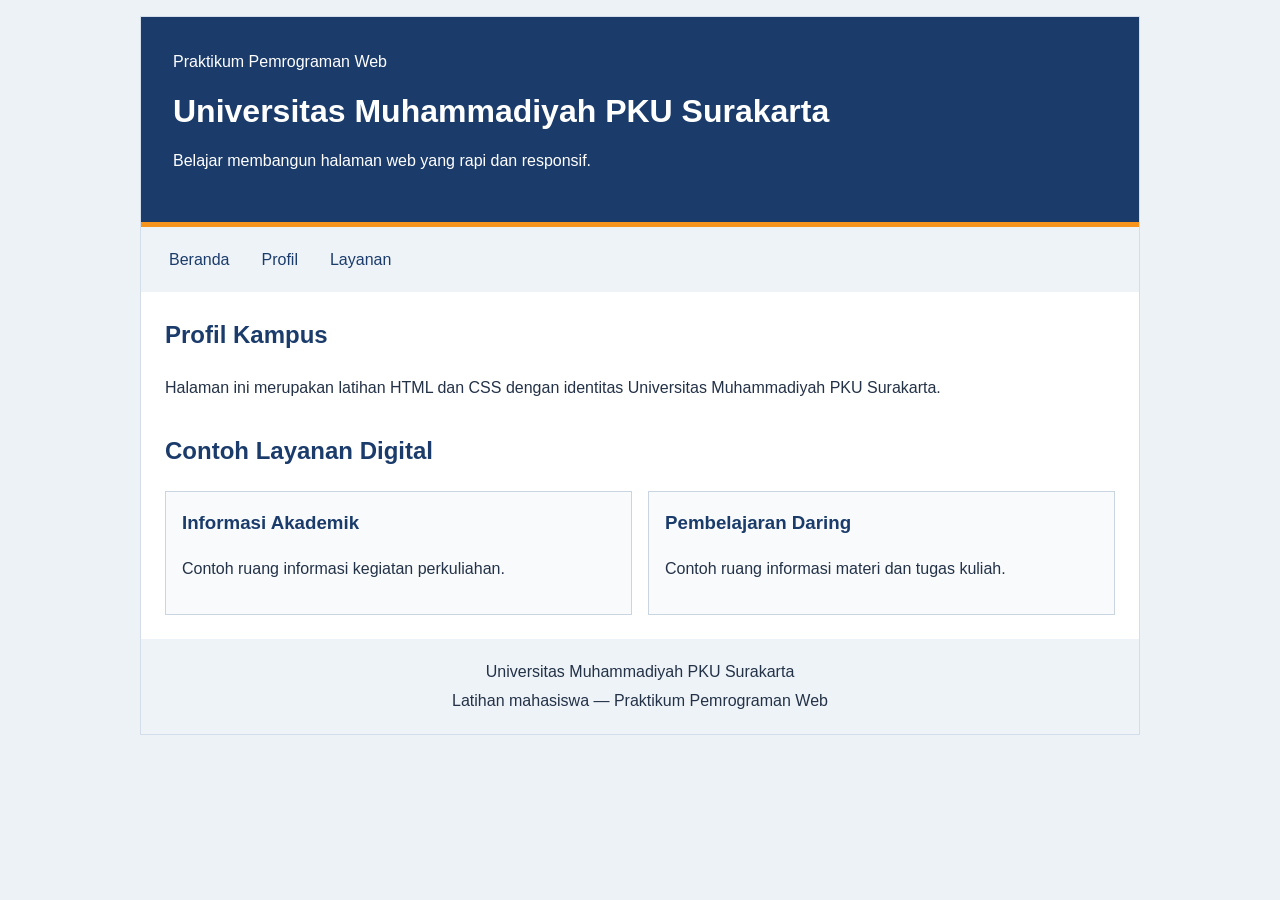
==== index.html @ 3e5eee60 "Add files via upload" ====
<!DOCTYPE html>
<html lang="id">
<head>
 <meta charset="UTF-8">
 <meta name="viewport" content="width=device-width, initial-scale=1">
 <title>Profil Kampus | UMPKU</title>
 <link rel="stylesheet" href="style.css">
</head>
<body>
 <a class="lewati" href="#konten">Lewati ke konten</a>
 <div class="halaman">
  <header class="header" id="beranda">
   <p class="identitas">Praktikum Pemrograman Web</p>
   <h1>Universitas Muhammadiyah PKU Surakarta</h1>
   <p>Belajar membangun halaman web yang rapi dan responsif.</p>
  </header>
  <nav class="menu" aria-label="Navigasi utama">
   <a href="#beranda">Beranda</a>
   <a href="#profil">Profil</a>
   <a href="#layanan">Layanan</a>
  </nav>
  <main id="konten" tabindex="-1">
   <section id="profil" class="panel">
    <h2>Profil Kampus</h2>
    <p>Halaman ini merupakan latihan HTML dan CSS dengan
       identitas Universitas Muhammadiyah PKU Surakarta.</p>
   </section>
   <section id="layanan" class="panel">
    <h2>Contoh Layanan Digital</h2>
    <div class="kartu-grid">
     <article class="kartu">
      <h3>Informasi Akademik</h3>
      <p>Contoh ruang informasi kegiatan perkuliahan.</p>
     </article>
     <article class="kartu">
      <h3>Pembelajaran Daring</h3>
      <p>Contoh ruang informasi materi dan tugas kuliah.</p>
     </article>
    </div>
   </section>
  </main>
  <footer class="footer">
   <p>Universitas Muhammadiyah PKU Surakarta</p>
   <p>Latihan mahasiswa — Praktikum Pemrograman Web</p>
  </footer>
 </div>
</body>
</html>
---- style.css ----
* { box-sizing: border-box; }
html { scroll-padding-top: 1rem; }
body {
 margin: 0;
 font-family: Arial, sans-serif;
 line-height: 1.6;
 color: #243247;
 background-color: #edf2f7;
}
.halaman {
 width: min(100% - 2rem, 1000px);
 margin: 1rem auto;
 background: #ffffff;
 border: 1px solid #d4deea;
}
.header {
 padding: 2rem;
 color: #ffffff;
 background: #1b3c6b;
 border-bottom: 5px solid #f7941d;
}
h1 { margin: 0 0 1rem; font-size: 2rem; line-height: 1.3; }
h2, h3 { margin-top: 0; color: #1b3c6b; }
.identitas { margin-top: 0; }
.menu {
 display: flex;
 flex-wrap: wrap;
 gap: 0.5rem;
 padding: 0.75rem 1rem;
 background: #eef3f8;
}
.menu a {
 padding: 0.5rem 0.75rem;
 color: #1b3c6b;
 text-decoration: none;
 border-radius: 0.25rem;
}
.menu a:hover { color: #ffffff; background: #1b3c6b; }
a:focus-visible { outline: 3px solid #1b3c6b; outline-offset: 3px; }
main { padding: 1.5rem; }
.panel + .panel { margin-top: 2rem; }
.kartu-grid {
 display: grid;
 grid-template-columns: repeat(2, minmax(0, 1fr));
 gap: 1rem;
}
.kartu { padding: 1rem; border: 1px solid #cbd5e1; background: #f8fafc;
}
.footer { padding: 1rem; text-align: center; background: #eef3f8; }
.footer p { margin: 0.25rem 0; }
.lewati { position: absolute; left: -10000px; }
.lewati:focus {
 left: 1rem; top: 1rem; padding: 0.75rem;
 background: #ffffff; color: #1b3c6b; z-index: 10;
}
@media (max-width: 600px) {
 .header { padding: 1.25rem; }
 h1 { font-size: 1.5rem; }
 main { padding: 1rem; }
 .kartu-grid { grid-template-columns: 1fr; }
}
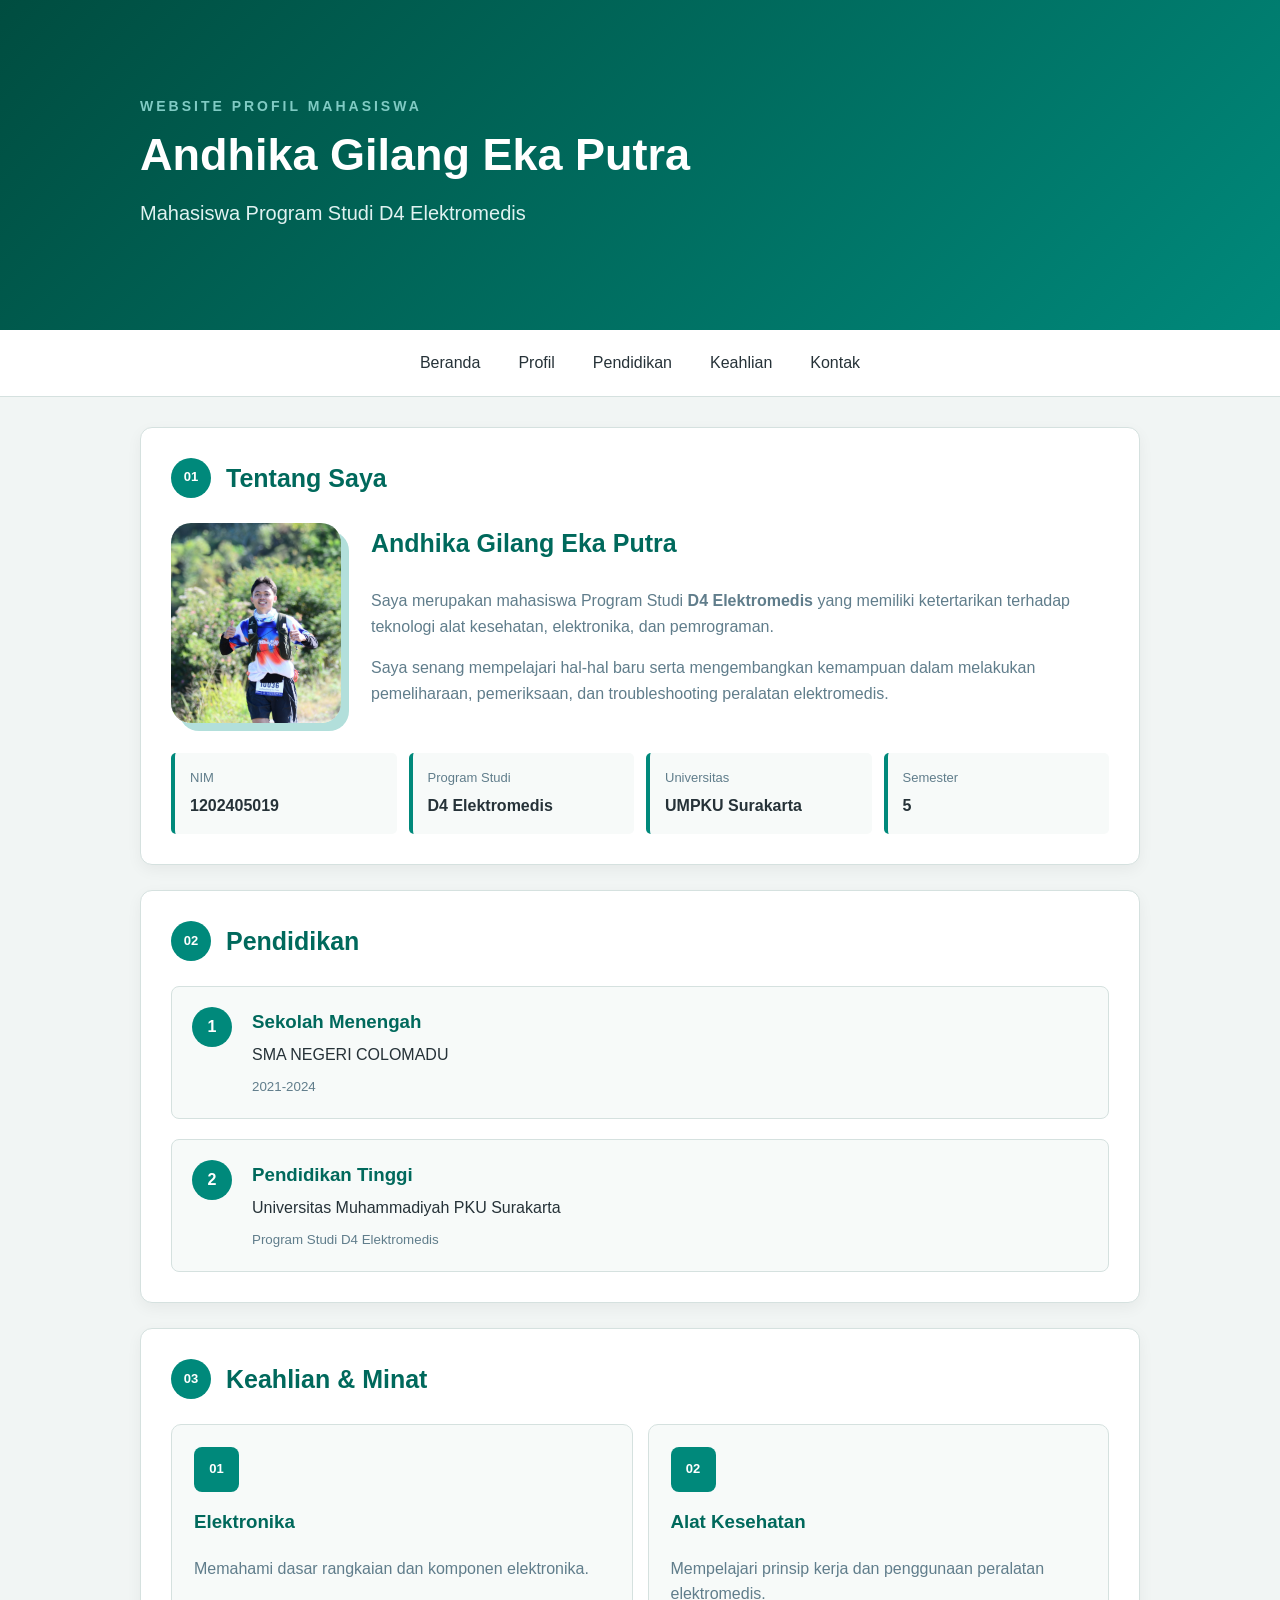
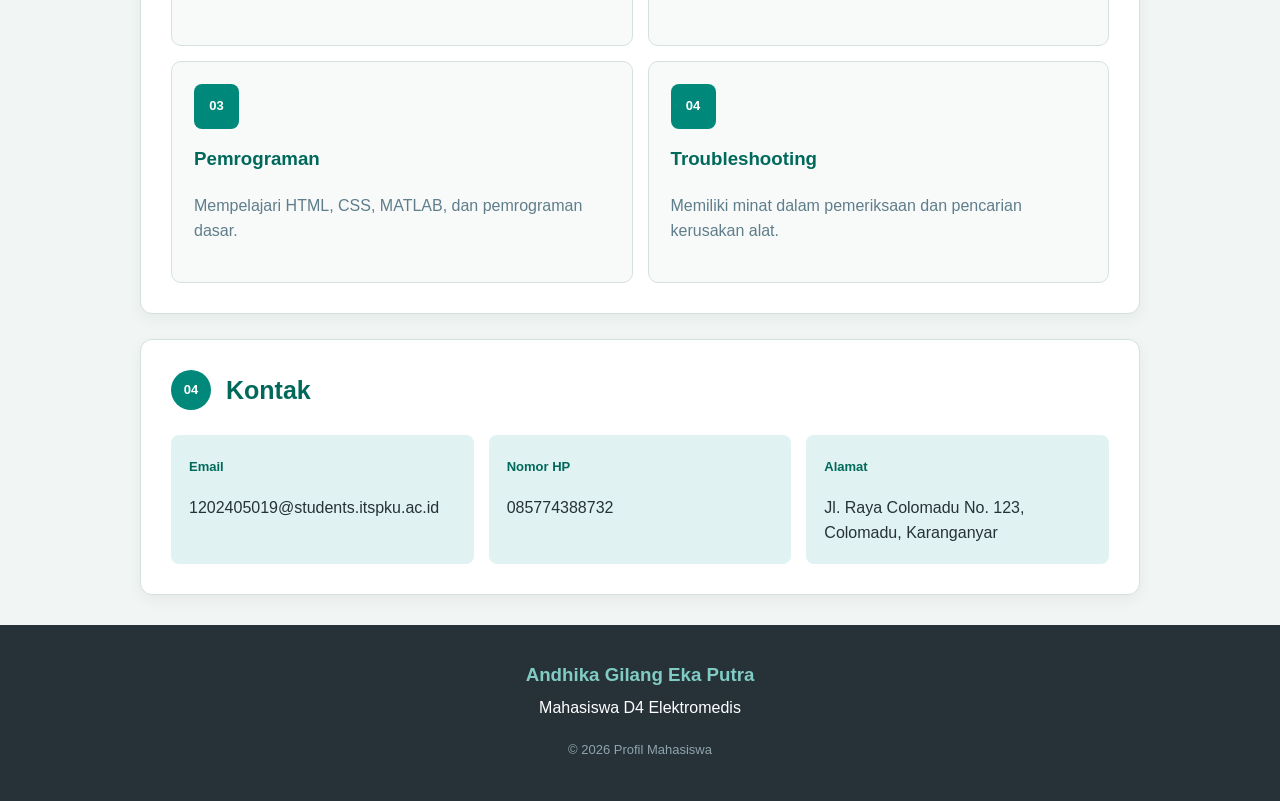
==== commit c681048c: "Upload tugas Pemrograman Web 2" ====
--- a/index.html
+++ b/index.html
@@ -1,48 +1,145 @@
-<!DOCTYPE html>
-<html lang="id">
-<head>
- <meta charset="UTF-8">
- <meta name="viewport" content="width=device-width, initial-scale=1">
- <title>Profil Kampus | UMPKU</title>
- <link rel="stylesheet" href="style.css">
-</head>
-<body>
- <a class="lewati" href="#konten">Lewati ke konten</a>
- <div class="halaman">
-  <header class="header" id="beranda">
-   <p class="identitas">Praktikum Pemrograman Web</p>
-   <h1>Universitas Muhammadiyah PKU Surakarta</h1>
-   <p>Belajar membangun halaman web yang rapi dan responsif.</p>
-  </header>
-  <nav class="menu" aria-label="Navigasi utama">
-   <a href="#beranda">Beranda</a>
-   <a href="#profil">Profil</a>
-   <a href="#layanan">Layanan</a>
-  </nav>
-  <main id="konten" tabindex="-1">
-   <section id="profil" class="panel">
-    <h2>Profil Kampus</h2>
-    <p>Halaman ini merupakan latihan HTML dan CSS dengan
-       identitas Universitas Muhammadiyah PKU Surakarta.</p>
-   </section>
-   <section id="layanan" class="panel">
-    <h2>Contoh Layanan Digital</h2>
-    <div class="kartu-grid">
-     <article class="kartu">
-      <h3>Informasi Akademik</h3>
-      <p>Contoh ruang informasi kegiatan perkuliahan.</p>
-     </article>
-     <article class="kartu">
-      <h3>Pembelajaran Daring</h3>
-      <p>Contoh ruang informasi materi dan tugas kuliah.</p>
-     </article>
-    </div>
-   </section>
-  </main>
-  <footer class="footer">
-   <p>Universitas Muhammadiyah PKU Surakarta</p>
-   <p>Latihan mahasiswa — Praktikum Pemrograman Web</p>
-  </footer>
- </div>
-</body>
-</html>+<!DOCTYPE html>
+<html lang="id">
+<head>
+    <meta charset="UTF-8">
+    <meta name="viewport" content="width=device-width, initial-scale=1.0">
+    <title>Profil Mahasiswa | D4 Elektromedis</title>
+    <link rel="stylesheet" href="style.css">
+</head>
+<body>
+
+<header class="header" id="beranda">
+    <div class="header-content">
+        <p class="subtitle">WEBSITE PROFIL MAHASISWA</p>
+        <h1>Andhika Gilang Eka Putra</h1>
+        <p class="description">Mahasiswa Program Studi D4 Elektromedis</p>
+    </div>
+</header>
+
+<nav class="menu">
+    <a href="#beranda">Beranda</a>
+    <a href="#profil">Profil</a>
+    <a href="#pendidikan">Pendidikan</a>
+    <a href="#keahlian">Keahlian</a>
+    <a href="#kontak">Kontak</a>
+</nav>
+
+<main class="container">
+
+<section id="profil" class="panel">
+    <div class="section-title">
+        <span>01</span>
+        <h2>Tentang Saya</h2>
+    </div>
+
+    <div class="profil">
+        <div class="foto">
+            <img src="foto-saya.jpg" alt="Foto Andhika Gilang Eka Putra">
+        </div>
+
+        <div class="identitas">
+            <h3>Andhika Gilang Eka Putra</h3>
+            <p>
+                Saya merupakan mahasiswa Program Studi <strong>D4 Elektromedis</strong>
+                yang memiliki ketertarikan terhadap teknologi alat kesehatan,
+                elektronika, dan pemrograman.
+            </p>
+            <p>
+                Saya senang mempelajari hal-hal baru serta mengembangkan kemampuan
+                dalam melakukan pemeliharaan, pemeriksaan, dan troubleshooting
+                peralatan elektromedis.
+            </p>
+        </div>
+    </div>
+
+    <div class="data-grid">
+        <div class="data"><span>NIM</span><strong>1202405019</strong></div>
+        <div class="data"><span>Program Studi</span><strong>D4 Elektromedis</strong></div>
+        <div class="data"><span>Universitas</span><strong>UMPKU Surakarta</strong></div>
+        <div class="data"><span>Semester</span><strong>5</strong></div>
+    </div>
+</section>
+
+<section id="pendidikan" class="panel">
+    <div class="section-title">
+        <span>02</span>
+        <h2>Pendidikan</h2>
+    </div>
+
+    <div class="timeline">
+        <article class="timeline-item">
+            <div class="circle">1</div>
+            <div>
+                <h3>Sekolah Menengah</h3>
+                <p>SMA NEGERI COLOMADU</p>
+                <small>2021-2024</small>
+            </div>
+        </article>
+
+        <article class="timeline-item">
+            <div class="circle">2</div>
+            <div>
+                <h3>Pendidikan Tinggi</h3>
+                <p>Universitas Muhammadiyah PKU Surakarta</p>
+                <small>Program Studi D4 Elektromedis</small>
+            </div>
+        </article>
+    </div>
+</section>
+
+<section id="keahlian" class="panel">
+    <div class="section-title">
+        <span>03</span>
+        <h2>Keahlian & Minat</h2>
+    </div>
+
+    <div class="kartu-grid">
+        <article class="kartu">
+            <div class="icon">01</div>
+            <h3>Elektronika</h3>
+            <p>Memahami dasar rangkaian dan komponen elektronika.</p>
+        </article>
+
+        <article class="kartu">
+            <div class="icon">02</div>
+            <h3>Alat Kesehatan</h3>
+            <p>Mempelajari prinsip kerja dan penggunaan peralatan elektromedis.</p>
+        </article>
+
+        <article class="kartu">
+            <div class="icon">03</div>
+            <h3>Pemrograman</h3>
+            <p>Mempelajari HTML, CSS, MATLAB, dan pemrograman dasar.</p>
+        </article>
+
+        <article class="kartu">
+            <div class="icon">04</div>
+            <h3>Troubleshooting</h3>
+            <p>Memiliki minat dalam pemeriksaan dan pencarian kerusakan alat.</p>
+        </article>
+    </div>
+</section>
+
+<section id="kontak" class="panel kontak">
+    <div class="section-title">
+        <span>04</span>
+        <h2>Kontak</h2>
+    </div>
+
+    <div class="kontak-grid">
+        <div><span>Email</span><p>1202405019@students.itspku.ac.id</p></div>
+        <div><span>Nomor HP</span><p>085774388732</p></div>
+        <div><span>Alamat</span><p>Jl. Raya Colomadu No. 123, Colomadu, Karanganyar</p></div>
+    </div>
+</section>
+
+</main>
+
+<footer class="footer">
+    <h3>Andhika Gilang Eka Putra</h3>
+    <p>Mahasiswa D4 Elektromedis</p>
+    <p class="copyright">&copy; 2026 Profil Mahasiswa</p>
+</footer>
+
+</body>
+</html>
--- a/style.css
+++ b/style.css
@@ -1,61 +1,380 @@
-* { box-sizing: border-box; }
-html { scroll-padding-top: 1rem; }
-body {
- margin: 0;
- font-family: Arial, sans-serif;
- line-height: 1.6;
- color: #243247;
- background-color: #edf2f7;
-}
-.halaman {
- width: min(100% - 2rem, 1000px);
- margin: 1rem auto;
- background: #ffffff;
- border: 1px solid #d4deea;
-}
-.header {
- padding: 2rem;
- color: #ffffff;
- background: #1b3c6b;
- border-bottom: 5px solid #f7941d;
-}
-h1 { margin: 0 0 1rem; font-size: 2rem; line-height: 1.3; }
-h2, h3 { margin-top: 0; color: #1b3c6b; }
-.identitas { margin-top: 0; }
-.menu {
- display: flex;
- flex-wrap: wrap;
- gap: 0.5rem;
- padding: 0.75rem 1rem;
- background: #eef3f8;
-}
-.menu a {
- padding: 0.5rem 0.75rem;
- color: #1b3c6b;
- text-decoration: none;
- border-radius: 0.25rem;
-}
-.menu a:hover { color: #ffffff; background: #1b3c6b; }
-a:focus-visible { outline: 3px solid #1b3c6b; outline-offset: 3px; }
-main { padding: 1.5rem; }
-.panel + .panel { margin-top: 2rem; }
-.kartu-grid {
- display: grid;
- grid-template-columns: repeat(2, minmax(0, 1fr));
- gap: 1rem;
-}
-.kartu { padding: 1rem; border: 1px solid #cbd5e1; background: #f8fafc;
-}
-.footer { padding: 1rem; text-align: center; background: #eef3f8; }
-.footer p { margin: 0.25rem 0; }
-.lewati { position: absolute; left: -10000px; }
-.lewati:focus {
- left: 1rem; top: 1rem; padding: 0.75rem;
- background: #ffffff; color: #1b3c6b; z-index: 10;
-}
-@media (max-width: 600px) {
- .header { padding: 1.25rem; }
- h1 { font-size: 1.5rem; }
- main { padding: 1rem; }
- .kartu-grid { grid-template-columns: 1fr; }
-}
+* {
+    box-sizing: border-box;
+}
+
+html {
+    scroll-behavior: smooth;
+    scroll-padding-top: 20px;
+}
+
+body {
+    margin: 0;
+    font-family: Arial, Helvetica, sans-serif;
+    line-height: 1.6;
+    color: #263238;
+    background-color: #f1f5f4;
+}
+
+:root {
+    --hijau: #00897b;
+    --hijau-tua: #00695c;
+    --hijau-muda: #e0f2f1;
+    --putih: #ffffff;
+    --abu: #607d8b;
+    --gelap: #263238;
+    --border: #d5e1df;
+}
+
+.header {
+    min-height: 330px;
+    display: flex;
+    align-items: center;
+    padding: 50px 20px;
+    color: white;
+    background: linear-gradient(135deg, #004d40, #00897b);
+}
+
+.header-content {
+    width: min(100%, 1000px);
+    margin: auto;
+}
+
+.subtitle {
+    margin-bottom: 10px;
+    color: #80cbc4;
+    font-size: 14px;
+    font-weight: bold;
+    letter-spacing: 3px;
+}
+
+.header h1 {
+    margin: 0;
+    font-size: 45px;
+    line-height: 1.2;
+}
+
+.description {
+    margin-top: 15px;
+    font-size: 20px;
+    color: #e0f2f1;
+}
+
+.menu {
+    position: sticky;
+    top: 0;
+    z-index: 10;
+    display: flex;
+    flex-wrap: wrap;
+    justify-content: center;
+    gap: 8px;
+    padding: 12px;
+    background-color: white;
+    border-bottom: 1px solid var(--border);
+}
+
+.menu a {
+    padding: 8px 15px;
+    color: var(--gelap);
+    text-decoration: none;
+    border-radius: 20px;
+    transition: 0.3s;
+}
+
+.menu a:hover {
+    color: white;
+    background-color: var(--hijau);
+}
+
+.container {
+    width: min(100% - 30px, 1000px);
+    margin: 30px auto;
+}
+
+.panel {
+    margin-bottom: 25px;
+    padding: 30px;
+    background-color: white;
+    border: 1px solid var(--border);
+    border-radius: 12px;
+    box-shadow: 0 5px 15px rgba(0, 0, 0, 0.05);
+}
+
+.section-title {
+    display: flex;
+    align-items: center;
+    gap: 15px;
+    margin-bottom: 25px;
+}
+
+.section-title span {
+    display: flex;
+    align-items: center;
+    justify-content: center;
+    width: 40px;
+    height: 40px;
+    color: white;
+    font-size: 13px;
+    font-weight: bold;
+    background-color: var(--hijau);
+    border-radius: 50%;
+}
+
+.section-title h2 {
+    margin: 0;
+    color: var(--hijau-tua);
+    font-size: 25px;
+}
+
+.profil {
+    display: flex;
+    align-items: center;
+    gap: 30px;
+    margin-bottom: 30px;
+}
+
+.foto {
+    flex-shrink: 0;
+    width: 170px;
+    height: 200px;
+    overflow: hidden;
+    background-color: var(--hijau-muda);
+    border-radius: 20px;
+    box-shadow: 8px 8px 0 #b2dfdb;
+}
+
+.foto img {
+    display: block;
+    width: 100%;
+    height: 100%;
+    object-fit: cover;
+    object-position: center 35%;
+}
+
+.identitas h3 {
+    margin-top: 0;
+    color: var(--hijau-tua);
+    font-size: 25px;
+}
+
+.identitas p {
+    color: var(--abu);
+}
+
+.data-grid {
+    display: grid;
+    grid-template-columns: repeat(4, minmax(0, 1fr));
+    gap: 12px;
+}
+
+.data {
+    padding: 15px;
+    background-color: #f7faf9;
+    border-left: 4px solid var(--hijau);
+    border-radius: 5px;
+}
+
+.data span {
+    display: block;
+    margin-bottom: 5px;
+    color: var(--abu);
+    font-size: 13px;
+}
+
+.data strong {
+    color: var(--gelap);
+}
+
+.timeline {
+    display: grid;
+    gap: 20px;
+}
+
+.timeline-item {
+    display: flex;
+    gap: 20px;
+    padding: 20px;
+    background-color: #f7faf9;
+    border-radius: 8px;
+    border: 1px solid var(--border);
+}
+
+.circle {
+    display: flex;
+    align-items: center;
+    justify-content: center;
+    flex-shrink: 0;
+    width: 40px;
+    height: 40px;
+    color: white;
+    font-weight: bold;
+    background-color: var(--hijau);
+    border-radius: 50%;
+}
+
+.timeline-item h3 {
+    margin: 0;
+    color: var(--hijau-tua);
+}
+
+.timeline-item p {
+    margin: 5px 0;
+}
+
+.timeline-item small {
+    color: var(--abu);
+}
+
+.kartu-grid {
+    display: grid;
+    grid-template-columns: repeat(2, minmax(0, 1fr));
+    gap: 15px;
+}
+
+.kartu {
+    padding: 22px;
+    background-color: #f7faf9;
+    border: 1px solid var(--border);
+    border-radius: 10px;
+    transition: 0.3s;
+}
+
+.kartu:hover {
+    transform: translateY(-5px);
+    border-color: var(--hijau);
+    box-shadow: 0 8px 20px rgba(0, 137, 123, 0.12);
+}
+
+.icon {
+    display: flex;
+    align-items: center;
+    justify-content: center;
+    width: 45px;
+    height: 45px;
+    margin-bottom: 15px;
+    color: white;
+    font-size: 13px;
+    font-weight: bold;
+    background-color: var(--hijau);
+    border-radius: 8px;
+}
+
+.kartu h3 {
+    margin-top: 0;
+    color: var(--hijau-tua);
+}
+
+.kartu p {
+    color: var(--abu);
+}
+
+.kontak-grid {
+    display: grid;
+    grid-template-columns: repeat(3, minmax(0, 1fr));
+    gap: 15px;
+}
+
+.kontak-grid div {
+    padding: 18px;
+    background-color: var(--hijau-muda);
+    border-radius: 8px;
+}
+
+.kontak-grid span {
+    color: var(--hijau-tua);
+    font-size: 13px;
+    font-weight: bold;
+}
+
+.kontak-grid p {
+    margin-bottom: 0;
+    word-break: break-word;
+}
+
+.footer {
+    padding: 35px 20px;
+    color: white;
+    text-align: center;
+    background-color: #263238;
+}
+
+.footer h3 {
+    margin: 0;
+    color: #80cbc4;
+}
+
+.footer p {
+    margin: 5px;
+}
+
+.copyright {
+    margin-top: 20px !important;
+    color: #90a4ae;
+    font-size: 13px;
+}
+
+@media (max-width: 700px) {
+    .header {
+        min-height: 280px;
+        padding: 40px 20px;
+    }
+
+    .header h1 {
+        font-size: 32px;
+    }
+
+    .description {
+        font-size: 17px;
+    }
+
+    .profil {
+        flex-direction: column;
+        text-align: center;
+    }
+
+    .foto {
+        width: 150px;
+        height: 180px;
+    }
+
+    .data-grid {
+        grid-template-columns: 1fr 1fr;
+    }
+
+    .kartu-grid,
+    .kontak-grid {
+        grid-template-columns: 1fr;
+    }
+}
+
+@media (max-width: 450px) {
+    .header h1 {
+        font-size: 27px;
+    }
+
+    .menu {
+        justify-content: flex-start;
+        overflow-x: auto;
+        flex-wrap: nowrap;
+    }
+
+    .menu a {
+        white-space: nowrap;
+    }
+
+    .container {
+        width: calc(100% - 20px);
+        margin: 20px auto;
+    }
+
+    .panel {
+        padding: 20px;
+    }
+
+    .data-grid {
+        grid-template-columns: 1fr;
+    }
+
+    .section-title h2 {
+        font-size: 21px;
+    }
+}
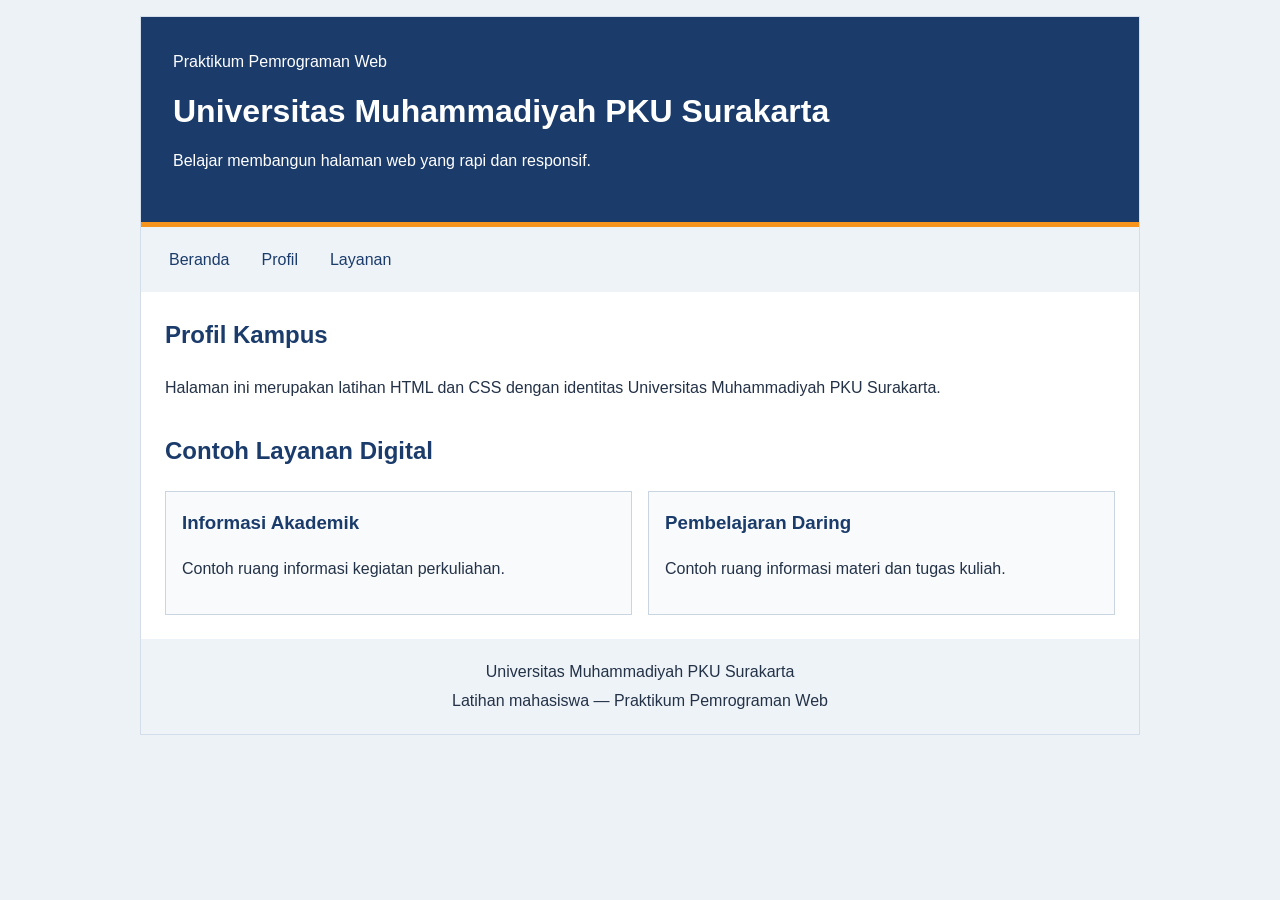
==== commit dfb0078b: "Menambahkan tugas belajar CSS" ====
--- a/index.html
+++ b/index.html
@@ -1,145 +1,48 @@
 <!DOCTYPE html>
 <html lang="id">
 <head>
-    <meta charset="UTF-8">
-    <meta name="viewport" content="width=device-width, initial-scale=1.0">
-    <title>Profil Mahasiswa | D4 Elektromedis</title>
-    <link rel="stylesheet" href="style.css">
+ <meta charset="UTF-8">
+ <meta name="viewport" content="width=device-width, initial-scale=1">
+ <title>Profil Kampus | UMPKU</title>
+ <link rel="stylesheet" href="style.css">
 </head>
 <body>
-
-<header class="header" id="beranda">
-    <div class="header-content">
-        <p class="subtitle">WEBSITE PROFIL MAHASISWA</p>
-        <h1>Andhika Gilang Eka Putra</h1>
-        <p class="description">Mahasiswa Program Studi D4 Elektromedis</p>
+ <a class="lewati" href="#konten">Lewati ke konten</a>
+ <div class="halaman">
+  <header class="header" id="beranda">
+   <p class="identitas">Praktikum Pemrograman Web</p>
+   <h1>Universitas Muhammadiyah PKU Surakarta</h1>
+   <p>Belajar membangun halaman web yang rapi dan responsif.</p>
+  </header>
+  <nav class="menu" aria-label="Navigasi utama">
+   <a href="#beranda">Beranda</a>
+   <a href="#profil">Profil</a>
+   <a href="#layanan">Layanan</a>
+  </nav>
+  <main id="konten" tabindex="-1">
+   <section id="profil" class="panel">
+    <h2>Profil Kampus</h2>
+    <p>Halaman ini merupakan latihan HTML dan CSS dengan
+       identitas Universitas Muhammadiyah PKU Surakarta.</p>
+   </section>
+   <section id="layanan" class="panel">
+    <h2>Contoh Layanan Digital</h2>
+    <div class="kartu-grid">
+     <article class="kartu">
+      <h3>Informasi Akademik</h3>
+      <p>Contoh ruang informasi kegiatan perkuliahan.</p>
+     </article>
+     <article class="kartu">
+      <h3>Pembelajaran Daring</h3>
+      <p>Contoh ruang informasi materi dan tugas kuliah.</p>
+     </article>
     </div>
-</header>
-
-<nav class="menu">
-    <a href="#beranda">Beranda</a>
-    <a href="#profil">Profil</a>
-    <a href="#pendidikan">Pendidikan</a>
-    <a href="#keahlian">Keahlian</a>
-    <a href="#kontak">Kontak</a>
-</nav>
-
-<main class="container">
-
-<section id="profil" class="panel">
-    <div class="section-title">
-        <span>01</span>
-        <h2>Tentang Saya</h2>
-    </div>
-
-    <div class="profil">
-        <div class="foto">
-            <img src="foto-saya.jpg" alt="Foto Andhika Gilang Eka Putra">
-        </div>
-
-        <div class="identitas">
-            <h3>Andhika Gilang Eka Putra</h3>
-            <p>
-                Saya merupakan mahasiswa Program Studi <strong>D4 Elektromedis</strong>
-                yang memiliki ketertarikan terhadap teknologi alat kesehatan,
-                elektronika, dan pemrograman.
-            </p>
-            <p>
-                Saya senang mempelajari hal-hal baru serta mengembangkan kemampuan
-                dalam melakukan pemeliharaan, pemeriksaan, dan troubleshooting
-                peralatan elektromedis.
-            </p>
-        </div>
-    </div>
-
-    <div class="data-grid">
-        <div class="data"><span>NIM</span><strong>1202405019</strong></div>
-        <div class="data"><span>Program Studi</span><strong>D4 Elektromedis</strong></div>
-        <div class="data"><span>Universitas</span><strong>UMPKU Surakarta</strong></div>
-        <div class="data"><span>Semester</span><strong>5</strong></div>
-    </div>
-</section>
-
-<section id="pendidikan" class="panel">
-    <div class="section-title">
-        <span>02</span>
-        <h2>Pendidikan</h2>
-    </div>
-
-    <div class="timeline">
-        <article class="timeline-item">
-            <div class="circle">1</div>
-            <div>
-                <h3>Sekolah Menengah</h3>
-                <p>SMA NEGERI COLOMADU</p>
-                <small>2021-2024</small>
-            </div>
-        </article>
-
-        <article class="timeline-item">
-            <div class="circle">2</div>
-            <div>
-                <h3>Pendidikan Tinggi</h3>
-                <p>Universitas Muhammadiyah PKU Surakarta</p>
-                <small>Program Studi D4 Elektromedis</small>
-            </div>
-        </article>
-    </div>
-</section>
-
-<section id="keahlian" class="panel">
-    <div class="section-title">
-        <span>03</span>
-        <h2>Keahlian & Minat</h2>
-    </div>
-
-    <div class="kartu-grid">
-        <article class="kartu">
-            <div class="icon">01</div>
-            <h3>Elektronika</h3>
-            <p>Memahami dasar rangkaian dan komponen elektronika.</p>
-        </article>
-
-        <article class="kartu">
-            <div class="icon">02</div>
-            <h3>Alat Kesehatan</h3>
-            <p>Mempelajari prinsip kerja dan penggunaan peralatan elektromedis.</p>
-        </article>
-
-        <article class="kartu">
-            <div class="icon">03</div>
-            <h3>Pemrograman</h3>
-            <p>Mempelajari HTML, CSS, MATLAB, dan pemrograman dasar.</p>
-        </article>
-
-        <article class="kartu">
-            <div class="icon">04</div>
-            <h3>Troubleshooting</h3>
-            <p>Memiliki minat dalam pemeriksaan dan pencarian kerusakan alat.</p>
-        </article>
-    </div>
-</section>
-
-<section id="kontak" class="panel kontak">
-    <div class="section-title">
-        <span>04</span>
-        <h2>Kontak</h2>
-    </div>
-
-    <div class="kontak-grid">
-        <div><span>Email</span><p>1202405019@students.itspku.ac.id</p></div>
-        <div><span>Nomor HP</span><p>085774388732</p></div>
-        <div><span>Alamat</span><p>Jl. Raya Colomadu No. 123, Colomadu, Karanganyar</p></div>
-    </div>
-</section>
-
-</main>
-
-<footer class="footer">
-    <h3>Andhika Gilang Eka Putra</h3>
-    <p>Mahasiswa D4 Elektromedis</p>
-    <p class="copyright">&copy; 2026 Profil Mahasiswa</p>
-</footer>
-
+   </section>
+  </main>
+  <footer class="footer">
+   <p>Universitas Muhammadiyah PKU Surakarta</p>
+   <p>Latihan mahasiswa — Praktikum Pemrograman Web</p>
+  </footer>
+ </div>
 </body>
-</html>
+</html>
--- a/style.css
+++ b/style.css
@@ -1,380 +1,61 @@
-* {
-    box-sizing: border-box;
+* { box-sizing: border-box; }
+html { scroll-padding-top: 1rem; }
+body {
+ margin: 0;
+ font-family: Arial, sans-serif;
+ line-height: 1.6;
+ color: #243247;
+ background-color: #edf2f7;
 }
-
-html {
-    scroll-behavior: smooth;
-    scroll-padding-top: 20px;
+.halaman {
+ width: min(100% - 2rem, 1000px);
+ margin: 1rem auto;
+ background: #ffffff;
+ border: 1px solid #d4deea;
 }
-
-body {
-    margin: 0;
-    font-family: Arial, Helvetica, sans-serif;
-    line-height: 1.6;
-    color: #263238;
-    background-color: #f1f5f4;
+.header {
+ padding: 2rem;
+ color: #ffffff;
+ background: #1b3c6b;
+ border-bottom: 5px solid #f7941d;
 }
-
-:root {
-    --hijau: #00897b;
-    --hijau-tua: #00695c;
-    --hijau-muda: #e0f2f1;
-    --putih: #ffffff;
-    --abu: #607d8b;
-    --gelap: #263238;
-    --border: #d5e1df;
+h1 { margin: 0 0 1rem; font-size: 2rem; line-height: 1.3; }
+h2, h3 { margin-top: 0; color: #1b3c6b; }
+.identitas { margin-top: 0; }
+.menu {
+ display: flex;
+ flex-wrap: wrap;
+ gap: 0.5rem;
+ padding: 0.75rem 1rem;
+ background: #eef3f8;
 }
-
-.header {
-    min-height: 330px;
-    display: flex;
-    align-items: center;
-    padding: 50px 20px;
-    color: white;
-    background: linear-gradient(135deg, #004d40, #00897b);
+.menu a {
+ padding: 0.5rem 0.75rem;
+ color: #1b3c6b;
+ text-decoration: none;
+ border-radius: 0.25rem;
 }
-
-.header-content {
-    width: min(100%, 1000px);
-    margin: auto;
+.menu a:hover { color: #ffffff; background: #1b3c6b; }
+a:focus-visible { outline: 3px solid #1b3c6b; outline-offset: 3px; }
+main { padding: 1.5rem; }
+.panel + .panel { margin-top: 2rem; }
+.kartu-grid {
+ display: grid;
+ grid-template-columns: repeat(2, minmax(0, 1fr));
+ gap: 1rem;
 }
-
-.subtitle {
-    margin-bottom: 10px;
-    color: #80cbc4;
-    font-size: 14px;
-    font-weight: bold;
-    letter-spacing: 3px;
+.kartu { padding: 1rem; border: 1px solid #cbd5e1; background: #f8fafc;
 }
-
-.header h1 {
-    margin: 0;
-    font-size: 45px;
-    line-height: 1.2;
+.footer { padding: 1rem; text-align: center; background: #eef3f8; }
+.footer p { margin: 0.25rem 0; }
+.lewati { position: absolute; left: -10000px; }
+.lewati:focus {
+ left: 1rem; top: 1rem; padding: 0.75rem;
+ background: #ffffff; color: #1b3c6b; z-index: 10;
 }
-
-.description {
-    margin-top: 15px;
-    font-size: 20px;
-    color: #e0f2f1;
+@media (max-width: 600px) {
+ .header { padding: 1.25rem; }
+ h1 { font-size: 1.5rem; }
+ main { padding: 1rem; }
+ .kartu-grid { grid-template-columns: 1fr; }
 }
-
-.menu {
-    position: sticky;
-    top: 0;
-    z-index: 10;
-    display: flex;
-    flex-wrap: wrap;
-    justify-content: center;
-    gap: 8px;
-    padding: 12px;
-    background-color: white;
-    border-bottom: 1px solid var(--border);
-}
-
-.menu a {
-    padding: 8px 15px;
-    color: var(--gelap);
-    text-decoration: none;
-    border-radius: 20px;
-    transition: 0.3s;
-}
-
-.menu a:hover {
-    color: white;
-    background-color: var(--hijau);
-}
-
-.container {
-    width: min(100% - 30px, 1000px);
-    margin: 30px auto;
-}
-
-.panel {
-    margin-bottom: 25px;
-    padding: 30px;
-    background-color: white;
-    border: 1px solid var(--border);
-    border-radius: 12px;
-    box-shadow: 0 5px 15px rgba(0, 0, 0, 0.05);
-}
-
-.section-title {
-    display: flex;
-    align-items: center;
-    gap: 15px;
-    margin-bottom: 25px;
-}
-
-.section-title span {
-    display: flex;
-    align-items: center;
-    justify-content: center;
-    width: 40px;
-    height: 40px;
-    color: white;
-    font-size: 13px;
-    font-weight: bold;
-    background-color: var(--hijau);
-    border-radius: 50%;
-}
-
-.section-title h2 {
-    margin: 0;
-    color: var(--hijau-tua);
-    font-size: 25px;
-}
-
-.profil {
-    display: flex;
-    align-items: center;
-    gap: 30px;
-    margin-bottom: 30px;
-}
-
-.foto {
-    flex-shrink: 0;
-    width: 170px;
-    height: 200px;
-    overflow: hidden;
-    background-color: var(--hijau-muda);
-    border-radius: 20px;
-    box-shadow: 8px 8px 0 #b2dfdb;
-}
-
-.foto img {
-    display: block;
-    width: 100%;
-    height: 100%;
-    object-fit: cover;
-    object-position: center 35%;
-}
-
-.identitas h3 {
-    margin-top: 0;
-    color: var(--hijau-tua);
-    font-size: 25px;
-}
-
-.identitas p {
-    color: var(--abu);
-}
-
-.data-grid {
-    display: grid;
-    grid-template-columns: repeat(4, minmax(0, 1fr));
-    gap: 12px;
-}
-
-.data {
-    padding: 15px;
-    background-color: #f7faf9;
-    border-left: 4px solid var(--hijau);
-    border-radius: 5px;
-}
-
-.data span {
-    display: block;
-    margin-bottom: 5px;
-    color: var(--abu);
-    font-size: 13px;
-}
-
-.data strong {
-    color: var(--gelap);
-}
-
-.timeline {
-    display: grid;
-    gap: 20px;
-}
-
-.timeline-item {
-    display: flex;
-    gap: 20px;
-    padding: 20px;
-    background-color: #f7faf9;
-    border-radius: 8px;
-    border: 1px solid var(--border);
-}
-
-.circle {
-    display: flex;
-    align-items: center;
-    justify-content: center;
-    flex-shrink: 0;
-    width: 40px;
-    height: 40px;
-    color: white;
-    font-weight: bold;
-    background-color: var(--hijau);
-    border-radius: 50%;
-}
-
-.timeline-item h3 {
-    margin: 0;
-    color: var(--hijau-tua);
-}
-
-.timeline-item p {
-    margin: 5px 0;
-}
-
-.timeline-item small {
-    color: var(--abu);
-}
-
-.kartu-grid {
-    display: grid;
-    grid-template-columns: repeat(2, minmax(0, 1fr));
-    gap: 15px;
-}
-
-.kartu {
-    padding: 22px;
-    background-color: #f7faf9;
-    border: 1px solid var(--border);
-    border-radius: 10px;
-    transition: 0.3s;
-}
-
-.kartu:hover {
-    transform: translateY(-5px);
-    border-color: var(--hijau);
-    box-shadow: 0 8px 20px rgba(0, 137, 123, 0.12);
-}
-
-.icon {
-    display: flex;
-    align-items: center;
-    justify-content: center;
-    width: 45px;
-    height: 45px;
-    margin-bottom: 15px;
-    color: white;
-    font-size: 13px;
-    font-weight: bold;
-    background-color: var(--hijau);
-    border-radius: 8px;
-}
-
-.kartu h3 {
-    margin-top: 0;
-    color: var(--hijau-tua);
-}
-
-.kartu p {
-    color: var(--abu);
-}
-
-.kontak-grid {
-    display: grid;
-    grid-template-columns: repeat(3, minmax(0, 1fr));
-    gap: 15px;
-}
-
-.kontak-grid div {
-    padding: 18px;
-    background-color: var(--hijau-muda);
-    border-radius: 8px;
-}
-
-.kontak-grid span {
-    color: var(--hijau-tua);
-    font-size: 13px;
-    font-weight: bold;
-}
-
-.kontak-grid p {
-    margin-bottom: 0;
-    word-break: break-word;
-}
-
-.footer {
-    padding: 35px 20px;
-    color: white;
-    text-align: center;
-    background-color: #263238;
-}
-
-.footer h3 {
-    margin: 0;
-    color: #80cbc4;
-}
-
-.footer p {
-    margin: 5px;
-}
-
-.copyright {
-    margin-top: 20px !important;
-    color: #90a4ae;
-    font-size: 13px;
-}
-
-@media (max-width: 700px) {
-    .header {
-        min-height: 280px;
-        padding: 40px 20px;
-    }
-
-    .header h1 {
-        font-size: 32px;
-    }
-
-    .description {
-        font-size: 17px;
-    }
-
-    .profil {
-        flex-direction: column;
-        text-align: center;
-    }
-
-    .foto {
-        width: 150px;
-        height: 180px;
-    }
-
-    .data-grid {
-        grid-template-columns: 1fr 1fr;
-    }
-
-    .kartu-grid,
-    .kontak-grid {
-        grid-template-columns: 1fr;
-    }
-}
-
-@media (max-width: 450px) {
-    .header h1 {
-        font-size: 27px;
-    }
-
-    .menu {
-        justify-content: flex-start;
-        overflow-x: auto;
-        flex-wrap: nowrap;
-    }
-
-    .menu a {
-        white-space: nowrap;
-    }
-
-    .container {
-        width: calc(100% - 20px);
-        margin: 20px auto;
-    }
-
-    .panel {
-        padding: 20px;
-    }
-
-    .data-grid {
-        grid-template-columns: 1fr;
-    }
-
-    .section-title h2 {
-        font-size: 21px;
-    }
-}
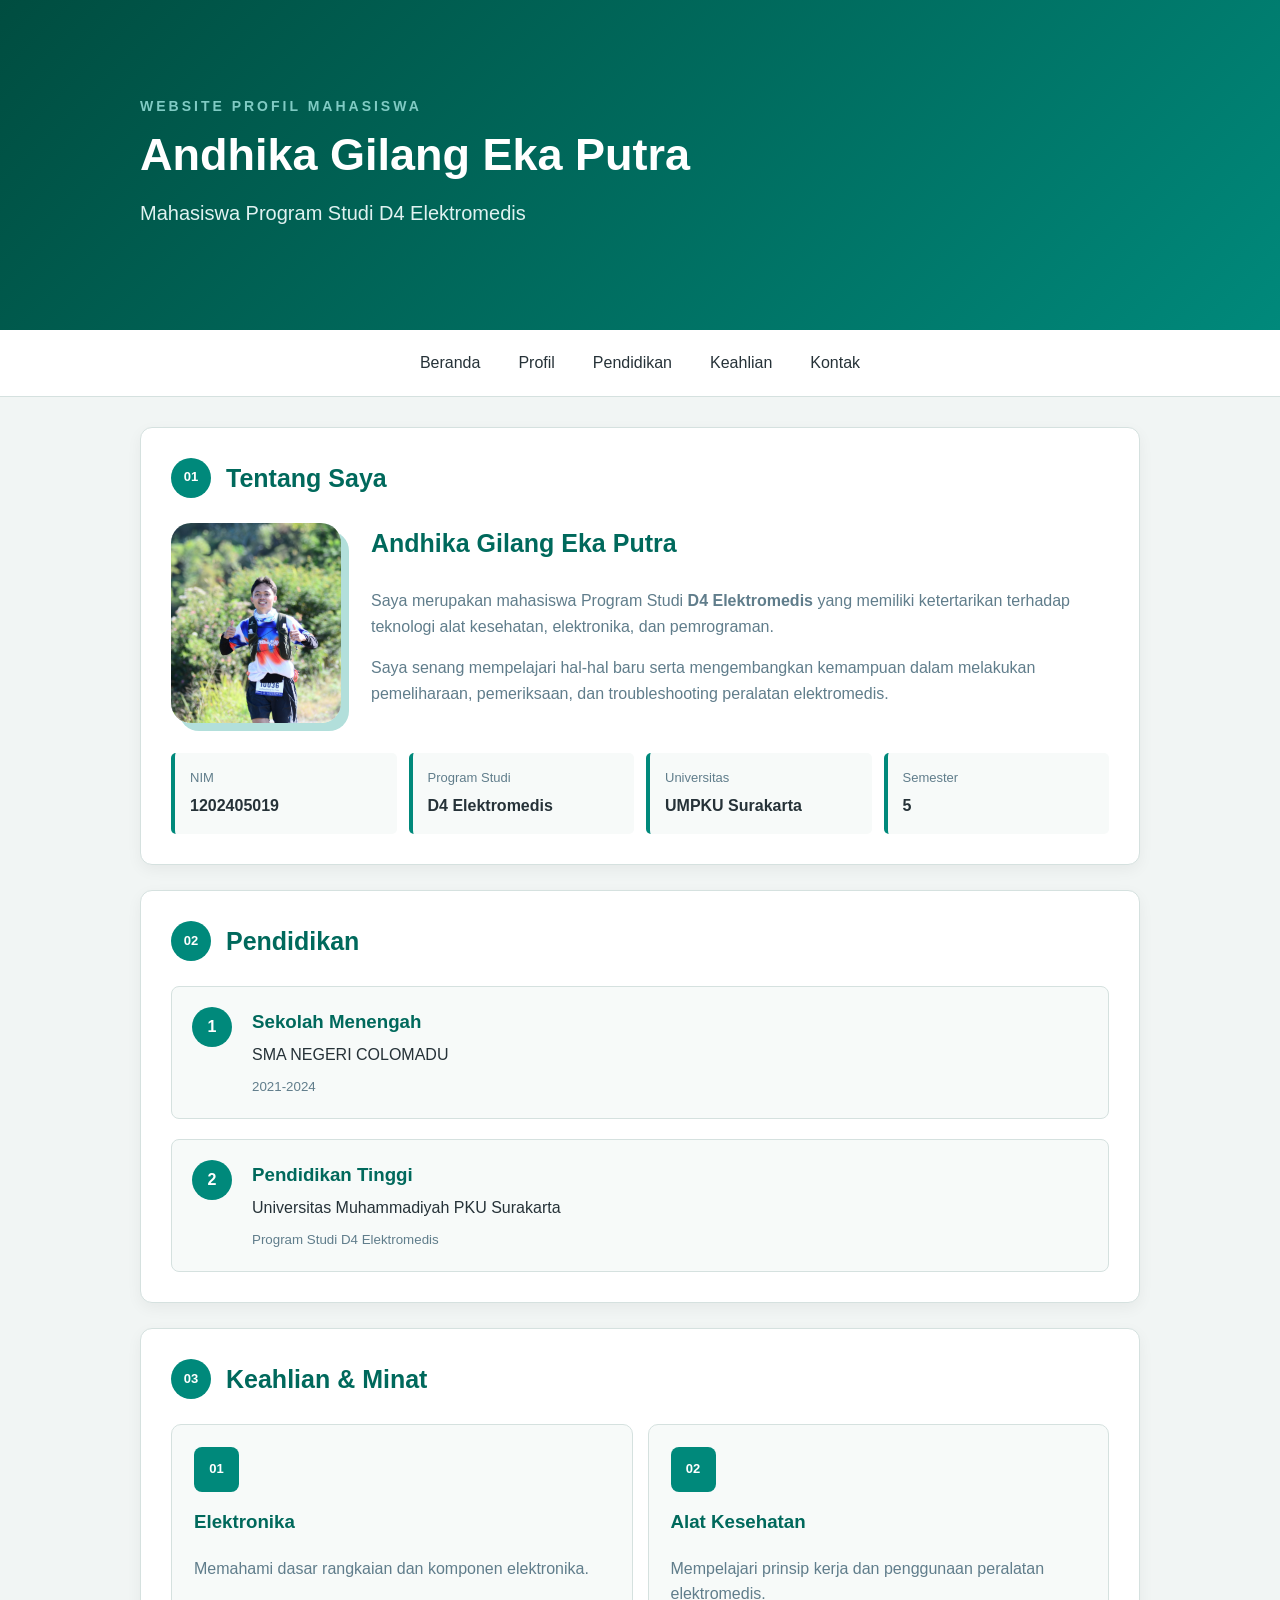
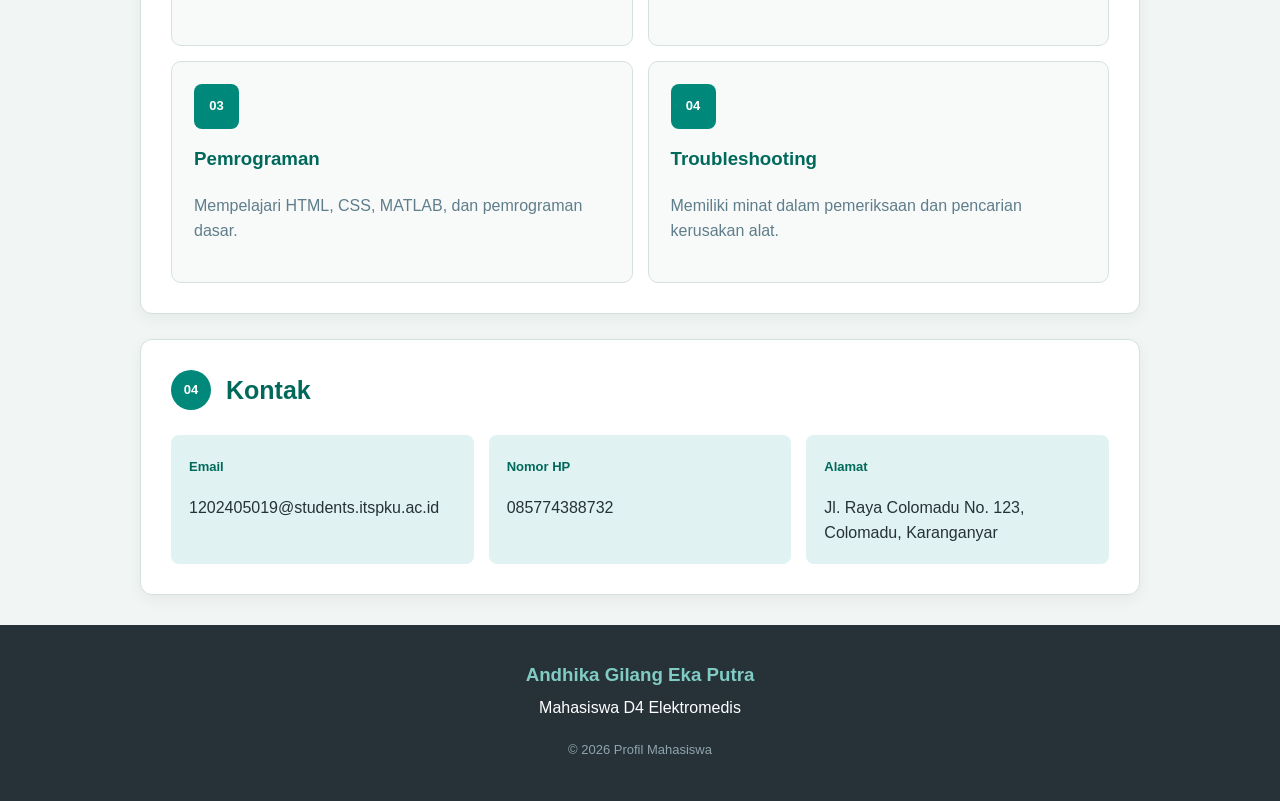
==== commit 57262cc2: "Add files via upload" ====
--- a/index.html
+++ b/index.html
@@ -1,48 +1,145 @@
-<!DOCTYPE html>
-<html lang="id">
-<head>
- <meta charset="UTF-8">
- <meta name="viewport" content="width=device-width, initial-scale=1">
- <title>Profil Kampus | UMPKU</title>
- <link rel="stylesheet" href="style.css">
-</head>
-<body>
- <a class="lewati" href="#konten">Lewati ke konten</a>
- <div class="halaman">
-  <header class="header" id="beranda">
-   <p class="identitas">Praktikum Pemrograman Web</p>
-   <h1>Universitas Muhammadiyah PKU Surakarta</h1>
-   <p>Belajar membangun halaman web yang rapi dan responsif.</p>
-  </header>
-  <nav class="menu" aria-label="Navigasi utama">
-   <a href="#beranda">Beranda</a>
-   <a href="#profil">Profil</a>
-   <a href="#layanan">Layanan</a>
-  </nav>
-  <main id="konten" tabindex="-1">
-   <section id="profil" class="panel">
-    <h2>Profil Kampus</h2>
-    <p>Halaman ini merupakan latihan HTML dan CSS dengan
-       identitas Universitas Muhammadiyah PKU Surakarta.</p>
-   </section>
-   <section id="layanan" class="panel">
-    <h2>Contoh Layanan Digital</h2>
-    <div class="kartu-grid">
-     <article class="kartu">
-      <h3>Informasi Akademik</h3>
-      <p>Contoh ruang informasi kegiatan perkuliahan.</p>
-     </article>
-     <article class="kartu">
-      <h3>Pembelajaran Daring</h3>
-      <p>Contoh ruang informasi materi dan tugas kuliah.</p>
-     </article>
-    </div>
-   </section>
-  </main>
-  <footer class="footer">
-   <p>Universitas Muhammadiyah PKU Surakarta</p>
-   <p>Latihan mahasiswa — Praktikum Pemrograman Web</p>
-  </footer>
- </div>
-</body>
-</html>+<!DOCTYPE html>
+<html lang="id">
+<head>
+    <meta charset="UTF-8">
+    <meta name="viewport" content="width=device-width, initial-scale=1.0">
+    <title>Profil Mahasiswa | D4 Elektromedis</title>
+    <link rel="stylesheet" href="style.css">
+</head>
+<body>
+
+<header class="header" id="beranda">
+    <div class="header-content">
+        <p class="subtitle">WEBSITE PROFIL MAHASISWA</p>
+        <h1>Andhika Gilang Eka Putra</h1>
+        <p class="description">Mahasiswa Program Studi D4 Elektromedis</p>
+    </div>
+</header>
+
+<nav class="menu">
+    <a href="#beranda">Beranda</a>
+    <a href="#profil">Profil</a>
+    <a href="#pendidikan">Pendidikan</a>
+    <a href="#keahlian">Keahlian</a>
+    <a href="#kontak">Kontak</a>
+</nav>
+
+<main class="container">
+
+<section id="profil" class="panel">
+    <div class="section-title">
+        <span>01</span>
+        <h2>Tentang Saya</h2>
+    </div>
+
+    <div class="profil">
+        <div class="foto">
+            <img src="foto-saya.jpg" alt="Foto Andhika Gilang Eka Putra">
+        </div>
+
+        <div class="identitas">
+            <h3>Andhika Gilang Eka Putra</h3>
+            <p>
+                Saya merupakan mahasiswa Program Studi <strong>D4 Elektromedis</strong>
+                yang memiliki ketertarikan terhadap teknologi alat kesehatan,
+                elektronika, dan pemrograman.
+            </p>
+            <p>
+                Saya senang mempelajari hal-hal baru serta mengembangkan kemampuan
+                dalam melakukan pemeliharaan, pemeriksaan, dan troubleshooting
+                peralatan elektromedis.
+            </p>
+        </div>
+    </div>
+
+    <div class="data-grid">
+        <div class="data"><span>NIM</span><strong>1202405019</strong></div>
+        <div class="data"><span>Program Studi</span><strong>D4 Elektromedis</strong></div>
+        <div class="data"><span>Universitas</span><strong>UMPKU Surakarta</strong></div>
+        <div class="data"><span>Semester</span><strong>5</strong></div>
+    </div>
+</section>
+
+<section id="pendidikan" class="panel">
+    <div class="section-title">
+        <span>02</span>
+        <h2>Pendidikan</h2>
+    </div>
+
+    <div class="timeline">
+        <article class="timeline-item">
+            <div class="circle">1</div>
+            <div>
+                <h3>Sekolah Menengah</h3>
+                <p>SMA NEGERI COLOMADU</p>
+                <small>2021-2024</small>
+            </div>
+        </article>
+
+        <article class="timeline-item">
+            <div class="circle">2</div>
+            <div>
+                <h3>Pendidikan Tinggi</h3>
+                <p>Universitas Muhammadiyah PKU Surakarta</p>
+                <small>Program Studi D4 Elektromedis</small>
+            </div>
+        </article>
+    </div>
+</section>
+
+<section id="keahlian" class="panel">
+    <div class="section-title">
+        <span>03</span>
+        <h2>Keahlian & Minat</h2>
+    </div>
+
+    <div class="kartu-grid">
+        <article class="kartu">
+            <div class="icon">01</div>
+            <h3>Elektronika</h3>
+            <p>Memahami dasar rangkaian dan komponen elektronika.</p>
+        </article>
+
+        <article class="kartu">
+            <div class="icon">02</div>
+            <h3>Alat Kesehatan</h3>
+            <p>Mempelajari prinsip kerja dan penggunaan peralatan elektromedis.</p>
+        </article>
+
+        <article class="kartu">
+            <div class="icon">03</div>
+            <h3>Pemrograman</h3>
+            <p>Mempelajari HTML, CSS, MATLAB, dan pemrograman dasar.</p>
+        </article>
+
+        <article class="kartu">
+            <div class="icon">04</div>
+            <h3>Troubleshooting</h3>
+            <p>Memiliki minat dalam pemeriksaan dan pencarian kerusakan alat.</p>
+        </article>
+    </div>
+</section>
+
+<section id="kontak" class="panel kontak">
+    <div class="section-title">
+        <span>04</span>
+        <h2>Kontak</h2>
+    </div>
+
+    <div class="kontak-grid">
+        <div><span>Email</span><p>1202405019@students.itspku.ac.id</p></div>
+        <div><span>Nomor HP</span><p>085774388732</p></div>
+        <div><span>Alamat</span><p>Jl. Raya Colomadu No. 123, Colomadu, Karanganyar</p></div>
+    </div>
+</section>
+
+</main>
+
+<footer class="footer">
+    <h3>Andhika Gilang Eka Putra</h3>
+    <p>Mahasiswa D4 Elektromedis</p>
+    <p class="copyright">&copy; 2026 Profil Mahasiswa</p>
+</footer>
+
+</body>
+</html>
--- a/style.css
+++ b/style.css
@@ -1,61 +1,380 @@
-* { box-sizing: border-box; }
-html { scroll-padding-top: 1rem; }
-body {
- margin: 0;
- font-family: Arial, sans-serif;
- line-height: 1.6;
- color: #243247;
- background-color: #edf2f7;
-}
-.halaman {
- width: min(100% - 2rem, 1000px);
- margin: 1rem auto;
- background: #ffffff;
- border: 1px solid #d4deea;
-}
-.header {
- padding: 2rem;
- color: #ffffff;
- background: #1b3c6b;
- border-bottom: 5px solid #f7941d;
-}
-h1 { margin: 0 0 1rem; font-size: 2rem; line-height: 1.3; }
-h2, h3 { margin-top: 0; color: #1b3c6b; }
-.identitas { margin-top: 0; }
-.menu {
- display: flex;
- flex-wrap: wrap;
- gap: 0.5rem;
- padding: 0.75rem 1rem;
- background: #eef3f8;
-}
-.menu a {
- padding: 0.5rem 0.75rem;
- color: #1b3c6b;
- text-decoration: none;
- border-radius: 0.25rem;
-}
-.menu a:hover { color: #ffffff; background: #1b3c6b; }
-a:focus-visible { outline: 3px solid #1b3c6b; outline-offset: 3px; }
-main { padding: 1.5rem; }
-.panel + .panel { margin-top: 2rem; }
-.kartu-grid {
- display: grid;
- grid-template-columns: repeat(2, minmax(0, 1fr));
- gap: 1rem;
-}
-.kartu { padding: 1rem; border: 1px solid #cbd5e1; background: #f8fafc;
-}
-.footer { padding: 1rem; text-align: center; background: #eef3f8; }
-.footer p { margin: 0.25rem 0; }
-.lewati { position: absolute; left: -10000px; }
-.lewati:focus {
- left: 1rem; top: 1rem; padding: 0.75rem;
- background: #ffffff; color: #1b3c6b; z-index: 10;
-}
-@media (max-width: 600px) {
- .header { padding: 1.25rem; }
- h1 { font-size: 1.5rem; }
- main { padding: 1rem; }
- .kartu-grid { grid-template-columns: 1fr; }
-}
+* {
+    box-sizing: border-box;
+}
+
+html {
+    scroll-behavior: smooth;
+    scroll-padding-top: 20px;
+}
+
+body {
+    margin: 0;
+    font-family: Arial, Helvetica, sans-serif;
+    line-height: 1.6;
+    color: #263238;
+    background-color: #f1f5f4;
+}
+
+:root {
+    --hijau: #00897b;
+    --hijau-tua: #00695c;
+    --hijau-muda: #e0f2f1;
+    --putih: #ffffff;
+    --abu: #607d8b;
+    --gelap: #263238;
+    --border: #d5e1df;
+}
+
+.header {
+    min-height: 330px;
+    display: flex;
+    align-items: center;
+    padding: 50px 20px;
+    color: white;
+    background: linear-gradient(135deg, #004d40, #00897b);
+}
+
+.header-content {
+    width: min(100%, 1000px);
+    margin: auto;
+}
+
+.subtitle {
+    margin-bottom: 10px;
+    color: #80cbc4;
+    font-size: 14px;
+    font-weight: bold;
+    letter-spacing: 3px;
+}
+
+.header h1 {
+    margin: 0;
+    font-size: 45px;
+    line-height: 1.2;
+}
+
+.description {
+    margin-top: 15px;
+    font-size: 20px;
+    color: #e0f2f1;
+}
+
+.menu {
+    position: sticky;
+    top: 0;
+    z-index: 10;
+    display: flex;
+    flex-wrap: wrap;
+    justify-content: center;
+    gap: 8px;
+    padding: 12px;
+    background-color: white;
+    border-bottom: 1px solid var(--border);
+}
+
+.menu a {
+    padding: 8px 15px;
+    color: var(--gelap);
+    text-decoration: none;
+    border-radius: 20px;
+    transition: 0.3s;
+}
+
+.menu a:hover {
+    color: white;
+    background-color: var(--hijau);
+}
+
+.container {
+    width: min(100% - 30px, 1000px);
+    margin: 30px auto;
+}
+
+.panel {
+    margin-bottom: 25px;
+    padding: 30px;
+    background-color: white;
+    border: 1px solid var(--border);
+    border-radius: 12px;
+    box-shadow: 0 5px 15px rgba(0, 0, 0, 0.05);
+}
+
+.section-title {
+    display: flex;
+    align-items: center;
+    gap: 15px;
+    margin-bottom: 25px;
+}
+
+.section-title span {
+    display: flex;
+    align-items: center;
+    justify-content: center;
+    width: 40px;
+    height: 40px;
+    color: white;
+    font-size: 13px;
+    font-weight: bold;
+    background-color: var(--hijau);
+    border-radius: 50%;
+}
+
+.section-title h2 {
+    margin: 0;
+    color: var(--hijau-tua);
+    font-size: 25px;
+}
+
+.profil {
+    display: flex;
+    align-items: center;
+    gap: 30px;
+    margin-bottom: 30px;
+}
+
+.foto {
+    flex-shrink: 0;
+    width: 170px;
+    height: 200px;
+    overflow: hidden;
+    background-color: var(--hijau-muda);
+    border-radius: 20px;
+    box-shadow: 8px 8px 0 #b2dfdb;
+}
+
+.foto img {
+    display: block;
+    width: 100%;
+    height: 100%;
+    object-fit: cover;
+    object-position: center 35%;
+}
+
+.identitas h3 {
+    margin-top: 0;
+    color: var(--hijau-tua);
+    font-size: 25px;
+}
+
+.identitas p {
+    color: var(--abu);
+}
+
+.data-grid {
+    display: grid;
+    grid-template-columns: repeat(4, minmax(0, 1fr));
+    gap: 12px;
+}
+
+.data {
+    padding: 15px;
+    background-color: #f7faf9;
+    border-left: 4px solid var(--hijau);
+    border-radius: 5px;
+}
+
+.data span {
+    display: block;
+    margin-bottom: 5px;
+    color: var(--abu);
+    font-size: 13px;
+}
+
+.data strong {
+    color: var(--gelap);
+}
+
+.timeline {
+    display: grid;
+    gap: 20px;
+}
+
+.timeline-item {
+    display: flex;
+    gap: 20px;
+    padding: 20px;
+    background-color: #f7faf9;
+    border-radius: 8px;
+    border: 1px solid var(--border);
+}
+
+.circle {
+    display: flex;
+    align-items: center;
+    justify-content: center;
+    flex-shrink: 0;
+    width: 40px;
+    height: 40px;
+    color: white;
+    font-weight: bold;
+    background-color: var(--hijau);
+    border-radius: 50%;
+}
+
+.timeline-item h3 {
+    margin: 0;
+    color: var(--hijau-tua);
+}
+
+.timeline-item p {
+    margin: 5px 0;
+}
+
+.timeline-item small {
+    color: var(--abu);
+}
+
+.kartu-grid {
+    display: grid;
+    grid-template-columns: repeat(2, minmax(0, 1fr));
+    gap: 15px;
+}
+
+.kartu {
+    padding: 22px;
+    background-color: #f7faf9;
+    border: 1px solid var(--border);
+    border-radius: 10px;
+    transition: 0.3s;
+}
+
+.kartu:hover {
+    transform: translateY(-5px);
+    border-color: var(--hijau);
+    box-shadow: 0 8px 20px rgba(0, 137, 123, 0.12);
+}
+
+.icon {
+    display: flex;
+    align-items: center;
+    justify-content: center;
+    width: 45px;
+    height: 45px;
+    margin-bottom: 15px;
+    color: white;
+    font-size: 13px;
+    font-weight: bold;
+    background-color: var(--hijau);
+    border-radius: 8px;
+}
+
+.kartu h3 {
+    margin-top: 0;
+    color: var(--hijau-tua);
+}
+
+.kartu p {
+    color: var(--abu);
+}
+
+.kontak-grid {
+    display: grid;
+    grid-template-columns: repeat(3, minmax(0, 1fr));
+    gap: 15px;
+}
+
+.kontak-grid div {
+    padding: 18px;
+    background-color: var(--hijau-muda);
+    border-radius: 8px;
+}
+
+.kontak-grid span {
+    color: var(--hijau-tua);
+    font-size: 13px;
+    font-weight: bold;
+}
+
+.kontak-grid p {
+    margin-bottom: 0;
+    word-break: break-word;
+}
+
+.footer {
+    padding: 35px 20px;
+    color: white;
+    text-align: center;
+    background-color: #263238;
+}
+
+.footer h3 {
+    margin: 0;
+    color: #80cbc4;
+}
+
+.footer p {
+    margin: 5px;
+}
+
+.copyright {
+    margin-top: 20px !important;
+    color: #90a4ae;
+    font-size: 13px;
+}
+
+@media (max-width: 700px) {
+    .header {
+        min-height: 280px;
+        padding: 40px 20px;
+    }
+
+    .header h1 {
+        font-size: 32px;
+    }
+
+    .description {
+        font-size: 17px;
+    }
+
+    .profil {
+        flex-direction: column;
+        text-align: center;
+    }
+
+    .foto {
+        width: 150px;
+        height: 180px;
+    }
+
+    .data-grid {
+        grid-template-columns: 1fr 1fr;
+    }
+
+    .kartu-grid,
+    .kontak-grid {
+        grid-template-columns: 1fr;
+    }
+}
+
+@media (max-width: 450px) {
+    .header h1 {
+        font-size: 27px;
+    }
+
+    .menu {
+        justify-content: flex-start;
+        overflow-x: auto;
+        flex-wrap: nowrap;
+    }
+
+    .menu a {
+        white-space: nowrap;
+    }
+
+    .container {
+        width: calc(100% - 20px);
+        margin: 20px auto;
+    }
+
+    .panel {
+        padding: 20px;
+    }
+
+    .data-grid {
+        grid-template-columns: 1fr;
+    }
+
+    .section-title h2 {
+        font-size: 21px;
+    }
+}
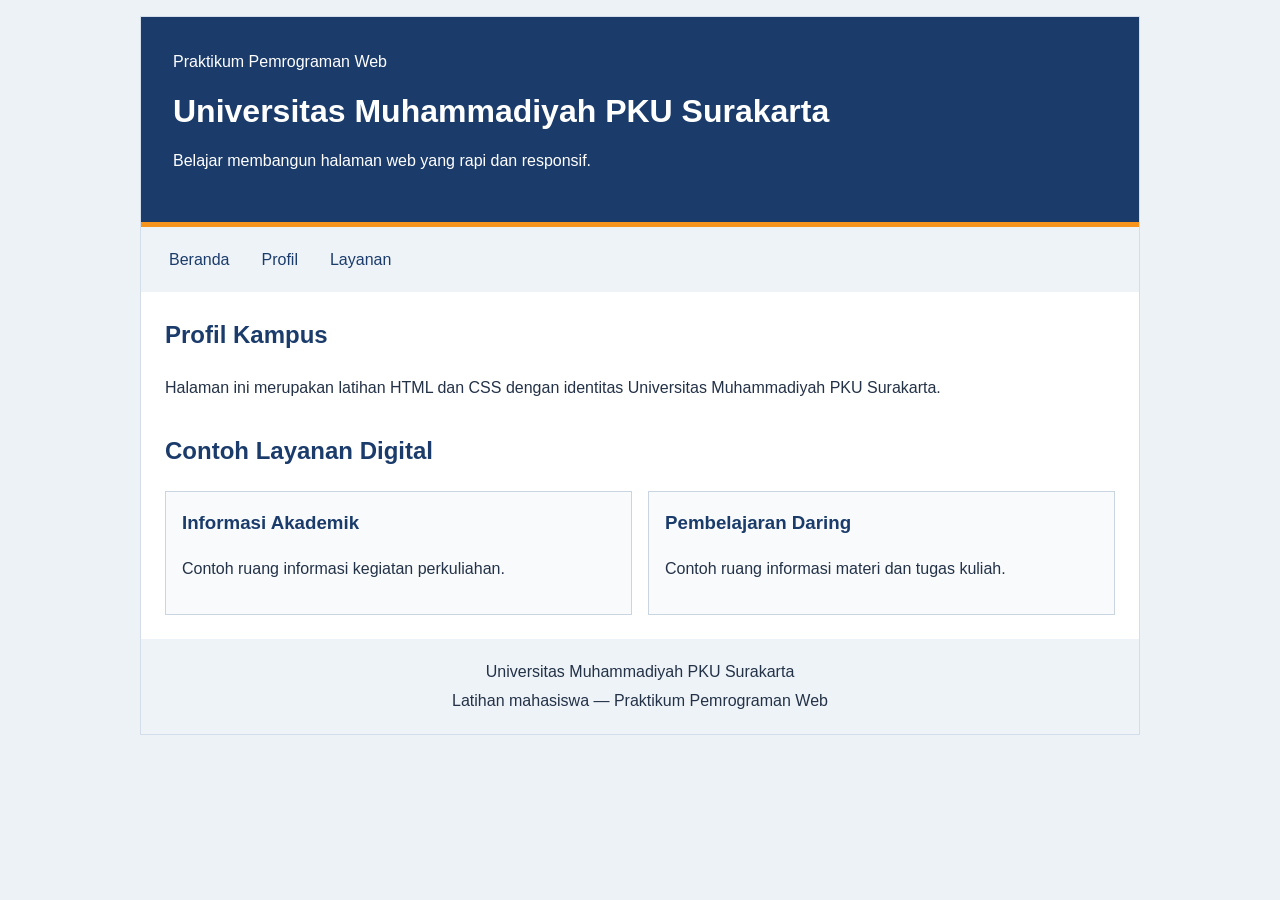
==== commit 1258e77a: "belajar-css" ====
--- a/index.html
+++ b/index.html
@@ -1,145 +1,48 @@
 <!DOCTYPE html>
 <html lang="id">
 <head>
-    <meta charset="UTF-8">
-    <meta name="viewport" content="width=device-width, initial-scale=1.0">
-    <title>Profil Mahasiswa | D4 Elektromedis</title>
-    <link rel="stylesheet" href="style.css">
+ <meta charset="UTF-8">
+ <meta name="viewport" content="width=device-width, initial-scale=1">
+ <title>Profil Kampus | UMPKU</title>
+ <link rel="stylesheet" href="style.css">
 </head>
 <body>
-
-<header class="header" id="beranda">
-    <div class="header-content">
-        <p class="subtitle">WEBSITE PROFIL MAHASISWA</p>
-        <h1>Andhika Gilang Eka Putra</h1>
-        <p class="description">Mahasiswa Program Studi D4 Elektromedis</p>
+ <a class="lewati" href="#konten">Lewati ke konten</a>
+ <div class="halaman">
+  <header class="header" id="beranda">
+   <p class="identitas">Praktikum Pemrograman Web</p>
+   <h1>Universitas Muhammadiyah PKU Surakarta</h1>
+   <p>Belajar membangun halaman web yang rapi dan responsif.</p>
+  </header>
+  <nav class="menu" aria-label="Navigasi utama">
+   <a href="#beranda">Beranda</a>
+   <a href="#profil">Profil</a>
+   <a href="#layanan">Layanan</a>
+  </nav>
+  <main id="konten" tabindex="-1">
+   <section id="profil" class="panel">
+    <h2>Profil Kampus</h2>
+    <p>Halaman ini merupakan latihan HTML dan CSS dengan
+       identitas Universitas Muhammadiyah PKU Surakarta.</p>
+   </section>
+   <section id="layanan" class="panel">
+    <h2>Contoh Layanan Digital</h2>
+    <div class="kartu-grid">
+     <article class="kartu">
+      <h3>Informasi Akademik</h3>
+      <p>Contoh ruang informasi kegiatan perkuliahan.</p>
+     </article>
+     <article class="kartu">
+      <h3>Pembelajaran Daring</h3>
+      <p>Contoh ruang informasi materi dan tugas kuliah.</p>
+     </article>
     </div>
-</header>
-
-<nav class="menu">
-    <a href="#beranda">Beranda</a>
-    <a href="#profil">Profil</a>
-    <a href="#pendidikan">Pendidikan</a>
-    <a href="#keahlian">Keahlian</a>
-    <a href="#kontak">Kontak</a>
-</nav>
-
-<main class="container">
-
-<section id="profil" class="panel">
-    <div class="section-title">
-        <span>01</span>
-        <h2>Tentang Saya</h2>
-    </div>
-
-    <div class="profil">
-        <div class="foto">
-            <img src="foto-saya.jpg" alt="Foto Andhika Gilang Eka Putra">
-        </div>
-
-        <div class="identitas">
-            <h3>Andhika Gilang Eka Putra</h3>
-            <p>
-                Saya merupakan mahasiswa Program Studi <strong>D4 Elektromedis</strong>
-                yang memiliki ketertarikan terhadap teknologi alat kesehatan,
-                elektronika, dan pemrograman.
-            </p>
-            <p>
-                Saya senang mempelajari hal-hal baru serta mengembangkan kemampuan
-                dalam melakukan pemeliharaan, pemeriksaan, dan troubleshooting
-                peralatan elektromedis.
-            </p>
-        </div>
-    </div>
-
-    <div class="data-grid">
-        <div class="data"><span>NIM</span><strong>1202405019</strong></div>
-        <div class="data"><span>Program Studi</span><strong>D4 Elektromedis</strong></div>
-        <div class="data"><span>Universitas</span><strong>UMPKU Surakarta</strong></div>
-        <div class="data"><span>Semester</span><strong>5</strong></div>
-    </div>
-</section>
-
-<section id="pendidikan" class="panel">
-    <div class="section-title">
-        <span>02</span>
-        <h2>Pendidikan</h2>
-    </div>
-
-    <div class="timeline">
-        <article class="timeline-item">
-            <div class="circle">1</div>
-            <div>
-                <h3>Sekolah Menengah</h3>
-                <p>SMA NEGERI COLOMADU</p>
-                <small>2021-2024</small>
-            </div>
-        </article>
-
-        <article class="timeline-item">
-            <div class="circle">2</div>
-            <div>
-                <h3>Pendidikan Tinggi</h3>
-                <p>Universitas Muhammadiyah PKU Surakarta</p>
-                <small>Program Studi D4 Elektromedis</small>
-            </div>
-        </article>
-    </div>
-</section>
-
-<section id="keahlian" class="panel">
-    <div class="section-title">
-        <span>03</span>
-        <h2>Keahlian & Minat</h2>
-    </div>
-
-    <div class="kartu-grid">
-        <article class="kartu">
-            <div class="icon">01</div>
-            <h3>Elektronika</h3>
-            <p>Memahami dasar rangkaian dan komponen elektronika.</p>
-        </article>
-
-        <article class="kartu">
-            <div class="icon">02</div>
-            <h3>Alat Kesehatan</h3>
-            <p>Mempelajari prinsip kerja dan penggunaan peralatan elektromedis.</p>
-        </article>
-
-        <article class="kartu">
-            <div class="icon">03</div>
-            <h3>Pemrograman</h3>
-            <p>Mempelajari HTML, CSS, MATLAB, dan pemrograman dasar.</p>
-        </article>
-
-        <article class="kartu">
-            <div class="icon">04</div>
-            <h3>Troubleshooting</h3>
-            <p>Memiliki minat dalam pemeriksaan dan pencarian kerusakan alat.</p>
-        </article>
-    </div>
-</section>
-
-<section id="kontak" class="panel kontak">
-    <div class="section-title">
-        <span>04</span>
-        <h2>Kontak</h2>
-    </div>
-
-    <div class="kontak-grid">
-        <div><span>Email</span><p>1202405019@students.itspku.ac.id</p></div>
-        <div><span>Nomor HP</span><p>085774388732</p></div>
-        <div><span>Alamat</span><p>Jl. Raya Colomadu No. 123, Colomadu, Karanganyar</p></div>
-    </div>
-</section>
-
-</main>
-
-<footer class="footer">
-    <h3>Andhika Gilang Eka Putra</h3>
-    <p>Mahasiswa D4 Elektromedis</p>
-    <p class="copyright">&copy; 2026 Profil Mahasiswa</p>
-</footer>
-
+   </section>
+  </main>
+  <footer class="footer">
+   <p>Universitas Muhammadiyah PKU Surakarta</p>
+   <p>Latihan mahasiswa — Praktikum Pemrograman Web</p>
+  </footer>
+ </div>
 </body>
-</html>
+</html>
--- a/style.css
+++ b/style.css
@@ -1,380 +1,61 @@
-* {
-    box-sizing: border-box;
+* { box-sizing: border-box; }
+html { scroll-padding-top: 1rem; }
+body {
+ margin: 0;
+ font-family: Arial, sans-serif;
+ line-height: 1.6;
+ color: #243247;
+ background-color: #edf2f7;
 }
-
-html {
-    scroll-behavior: smooth;
-    scroll-padding-top: 20px;
+.halaman {
+ width: min(100% - 2rem, 1000px);
+ margin: 1rem auto;
+ background: #ffffff;
+ border: 1px solid #d4deea;
 }
-
-body {
-    margin: 0;
-    font-family: Arial, Helvetica, sans-serif;
-    line-height: 1.6;
-    color: #263238;
-    background-color: #f1f5f4;
+.header {
+ padding: 2rem;
+ color: #ffffff;
+ background: #1b3c6b;
+ border-bottom: 5px solid #f7941d;
 }
-
-:root {
-    --hijau: #00897b;
-    --hijau-tua: #00695c;
-    --hijau-muda: #e0f2f1;
-    --putih: #ffffff;
-    --abu: #607d8b;
-    --gelap: #263238;
-    --border: #d5e1df;
+h1 { margin: 0 0 1rem; font-size: 2rem; line-height: 1.3; }
+h2, h3 { margin-top: 0; color: #1b3c6b; }
+.identitas { margin-top: 0; }
+.menu {
+ display: flex;
+ flex-wrap: wrap;
+ gap: 0.5rem;
+ padding: 0.75rem 1rem;
+ background: #eef3f8;
 }
-
-.header {
-    min-height: 330px;
-    display: flex;
-    align-items: center;
-    padding: 50px 20px;
-    color: white;
-    background: linear-gradient(135deg, #004d40, #00897b);
+.menu a {
+ padding: 0.5rem 0.75rem;
+ color: #1b3c6b;
+ text-decoration: none;
+ border-radius: 0.25rem;
 }
-
-.header-content {
-    width: min(100%, 1000px);
-    margin: auto;
+.menu a:hover { color: #ffffff; background: #1b3c6b; }
+a:focus-visible { outline: 3px solid #1b3c6b; outline-offset: 3px; }
+main { padding: 1.5rem; }
+.panel + .panel { margin-top: 2rem; }
+.kartu-grid {
+ display: grid;
+ grid-template-columns: repeat(2, minmax(0, 1fr));
+ gap: 1rem;
 }
-
-.subtitle {
-    margin-bottom: 10px;
-    color: #80cbc4;
-    font-size: 14px;
-    font-weight: bold;
-    letter-spacing: 3px;
+.kartu { padding: 1rem; border: 1px solid #cbd5e1; background: #f8fafc;
 }
-
-.header h1 {
-    margin: 0;
-    font-size: 45px;
-    line-height: 1.2;
+.footer { padding: 1rem; text-align: center; background: #eef3f8; }
+.footer p { margin: 0.25rem 0; }
+.lewati { position: absolute; left: -10000px; }
+.lewati:focus {
+ left: 1rem; top: 1rem; padding: 0.75rem;
+ background: #ffffff; color: #1b3c6b; z-index: 10;
 }
-
-.description {
-    margin-top: 15px;
-    font-size: 20px;
-    color: #e0f2f1;
+@media (max-width: 600px) {
+ .header { padding: 1.25rem; }
+ h1 { font-size: 1.5rem; }
+ main { padding: 1rem; }
+ .kartu-grid { grid-template-columns: 1fr; }
 }
-
-.menu {
-    position: sticky;
-    top: 0;
-    z-index: 10;
-    display: flex;
-    flex-wrap: wrap;
-    justify-content: center;
-    gap: 8px;
-    padding: 12px;
-    background-color: white;
-    border-bottom: 1px solid var(--border);
-}
-
-.menu a {
-    padding: 8px 15px;
-    color: var(--gelap);
-    text-decoration: none;
-    border-radius: 20px;
-    transition: 0.3s;
-}
-
-.menu a:hover {
-    color: white;
-    background-color: var(--hijau);
-}
-
-.container {
-    width: min(100% - 30px, 1000px);
-    margin: 30px auto;
-}
-
-.panel {
-    margin-bottom: 25px;
-    padding: 30px;
-    background-color: white;
-    border: 1px solid var(--border);
-    border-radius: 12px;
-    box-shadow: 0 5px 15px rgba(0, 0, 0, 0.05);
-}
-
-.section-title {
-    display: flex;
-    align-items: center;
-    gap: 15px;
-    margin-bottom: 25px;
-}
-
-.section-title span {
-    display: flex;
-    align-items: center;
-    justify-content: center;
-    width: 40px;
-    height: 40px;
-    color: white;
-    font-size: 13px;
-    font-weight: bold;
-    background-color: var(--hijau);
-    border-radius: 50%;
-}
-
-.section-title h2 {
-    margin: 0;
-    color: var(--hijau-tua);
-    font-size: 25px;
-}
-
-.profil {
-    display: flex;
-    align-items: center;
-    gap: 30px;
-    margin-bottom: 30px;
-}
-
-.foto {
-    flex-shrink: 0;
-    width: 170px;
-    height: 200px;
-    overflow: hidden;
-    background-color: var(--hijau-muda);
-    border-radius: 20px;
-    box-shadow: 8px 8px 0 #b2dfdb;
-}
-
-.foto img {
-    display: block;
-    width: 100%;
-    height: 100%;
-    object-fit: cover;
-    object-position: center 35%;
-}
-
-.identitas h3 {
-    margin-top: 0;
-    color: var(--hijau-tua);
-    font-size: 25px;
-}
-
-.identitas p {
-    color: var(--abu);
-}
-
-.data-grid {
-    display: grid;
-    grid-template-columns: repeat(4, minmax(0, 1fr));
-    gap: 12px;
-}
-
-.data {
-    padding: 15px;
-    background-color: #f7faf9;
-    border-left: 4px solid var(--hijau);
-    border-radius: 5px;
-}
-
-.data span {
-    display: block;
-    margin-bottom: 5px;
-    color: var(--abu);
-    font-size: 13px;
-}
-
-.data strong {
-    color: var(--gelap);
-}
-
-.timeline {
-    display: grid;
-    gap: 20px;
-}
-
-.timeline-item {
-    display: flex;
-    gap: 20px;
-    padding: 20px;
-    background-color: #f7faf9;
-    border-radius: 8px;
-    border: 1px solid var(--border);
-}
-
-.circle {
-    display: flex;
-    align-items: center;
-    justify-content: center;
-    flex-shrink: 0;
-    width: 40px;
-    height: 40px;
-    color: white;
-    font-weight: bold;
-    background-color: var(--hijau);
-    border-radius: 50%;
-}
-
-.timeline-item h3 {
-    margin: 0;
-    color: var(--hijau-tua);
-}
-
-.timeline-item p {
-    margin: 5px 0;
-}
-
-.timeline-item small {
-    color: var(--abu);
-}
-
-.kartu-grid {
-    display: grid;
-    grid-template-columns: repeat(2, minmax(0, 1fr));
-    gap: 15px;
-}
-
-.kartu {
-    padding: 22px;
-    background-color: #f7faf9;
-    border: 1px solid var(--border);
-    border-radius: 10px;
-    transition: 0.3s;
-}
-
-.kartu:hover {
-    transform: translateY(-5px);
-    border-color: var(--hijau);
-    box-shadow: 0 8px 20px rgba(0, 137, 123, 0.12);
-}
-
-.icon {
-    display: flex;
-    align-items: center;
-    justify-content: center;
-    width: 45px;
-    height: 45px;
-    margin-bottom: 15px;
-    color: white;
-    font-size: 13px;
-    font-weight: bold;
-    background-color: var(--hijau);
-    border-radius: 8px;
-}
-
-.kartu h3 {
-    margin-top: 0;
-    color: var(--hijau-tua);
-}
-
-.kartu p {
-    color: var(--abu);
-}
-
-.kontak-grid {
-    display: grid;
-    grid-template-columns: repeat(3, minmax(0, 1fr));
-    gap: 15px;
-}
-
-.kontak-grid div {
-    padding: 18px;
-    background-color: var(--hijau-muda);
-    border-radius: 8px;
-}
-
-.kontak-grid span {
-    color: var(--hijau-tua);
-    font-size: 13px;
-    font-weight: bold;
-}
-
-.kontak-grid p {
-    margin-bottom: 0;
-    word-break: break-word;
-}
-
-.footer {
-    padding: 35px 20px;
-    color: white;
-    text-align: center;
-    background-color: #263238;
-}
-
-.footer h3 {
-    margin: 0;
-    color: #80cbc4;
-}
-
-.footer p {
-    margin: 5px;
-}
-
-.copyright {
-    margin-top: 20px !important;
-    color: #90a4ae;
-    font-size: 13px;
-}
-
-@media (max-width: 700px) {
-    .header {
-        min-height: 280px;
-        padding: 40px 20px;
-    }
-
-    .header h1 {
-        font-size: 32px;
-    }
-
-    .description {
-        font-size: 17px;
-    }
-
-    .profil {
-        flex-direction: column;
-        text-align: center;
-    }
-
-    .foto {
-        width: 150px;
-        height: 180px;
-    }
-
-    .data-grid {
-        grid-template-columns: 1fr 1fr;
-    }
-
-    .kartu-grid,
-    .kontak-grid {
-        grid-template-columns: 1fr;
-    }
-}
-
-@media (max-width: 450px) {
-    .header h1 {
-        font-size: 27px;
-    }
-
-    .menu {
-        justify-content: flex-start;
-        overflow-x: auto;
-        flex-wrap: nowrap;
-    }
-
-    .menu a {
-        white-space: nowrap;
-    }
-
-    .container {
-        width: calc(100% - 20px);
-        margin: 20px auto;
-    }
-
-    .panel {
-        padding: 20px;
-    }
-
-    .data-grid {
-        grid-template-columns: 1fr;
-    }
-
-    .section-title h2 {
-        font-size: 21px;
-    }
-}
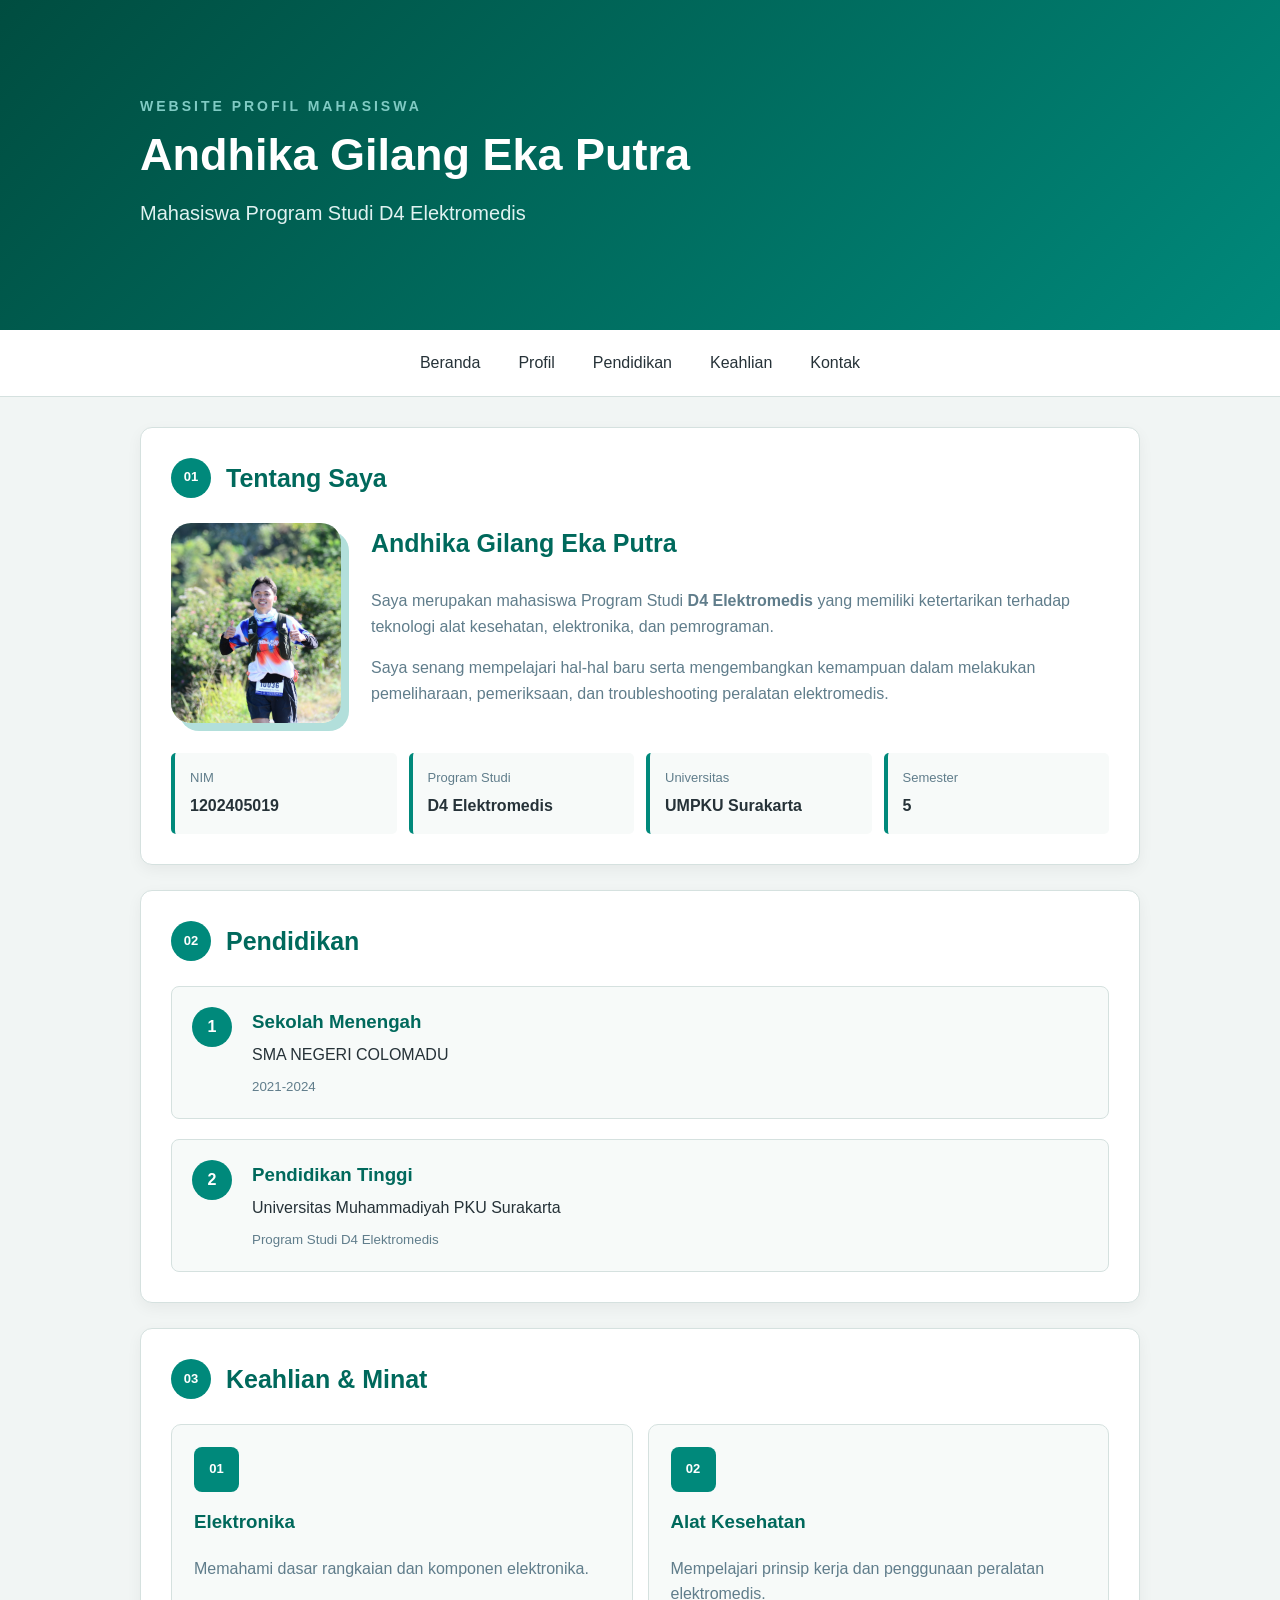
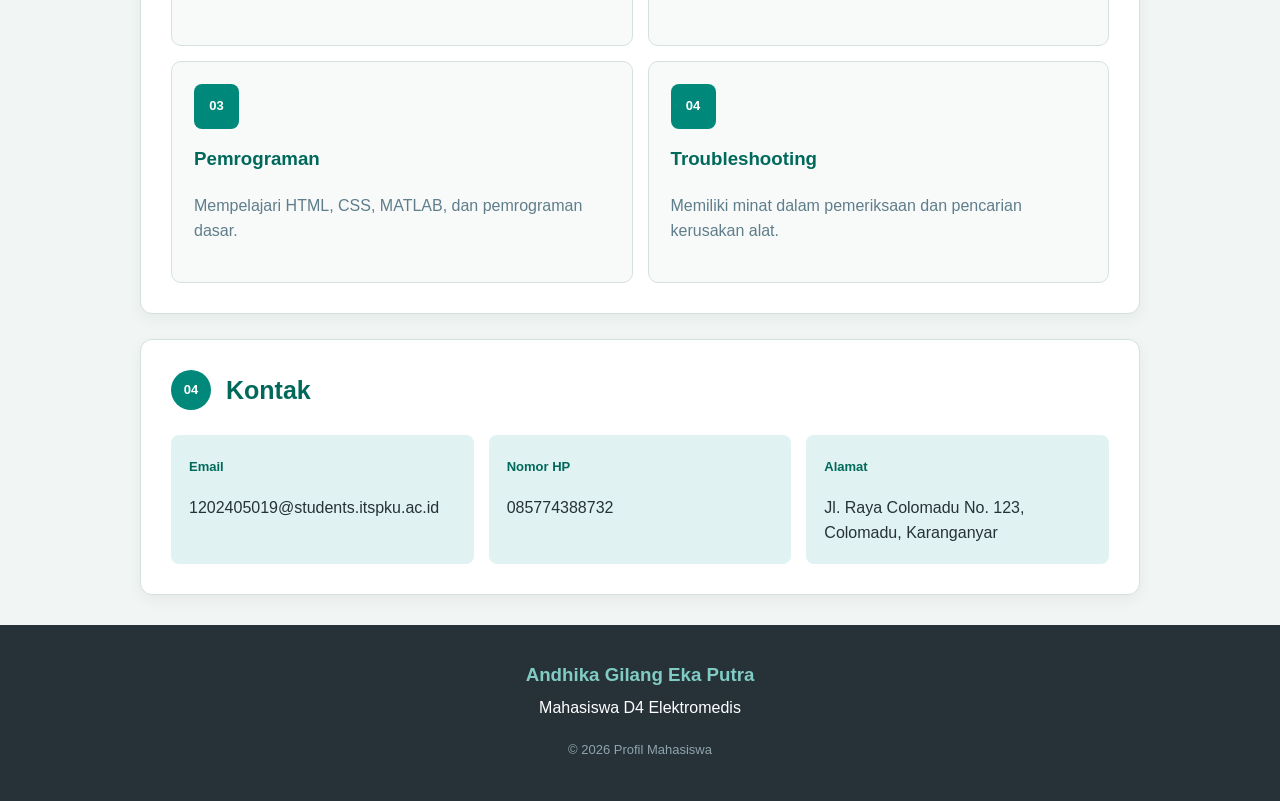
==== commit d2a90068: "Add files via upload" ====
--- a/index.html
+++ b/index.html
@@ -1,48 +1,145 @@
 <!DOCTYPE html>
 <html lang="id">
 <head>
- <meta charset="UTF-8">
- <meta name="viewport" content="width=device-width, initial-scale=1">
- <title>Profil Kampus | UMPKU</title>
- <link rel="stylesheet" href="style.css">
+    <meta charset="UTF-8">
+    <meta name="viewport" content="width=device-width, initial-scale=1.0">
+    <title>Profil Mahasiswa | D4 Elektromedis</title>
+    <link rel="stylesheet" href="style.css">
 </head>
 <body>
- <a class="lewati" href="#konten">Lewati ke konten</a>
- <div class="halaman">
-  <header class="header" id="beranda">
-   <p class="identitas">Praktikum Pemrograman Web</p>
-   <h1>Universitas Muhammadiyah PKU Surakarta</h1>
-   <p>Belajar membangun halaman web yang rapi dan responsif.</p>
-  </header>
-  <nav class="menu" aria-label="Navigasi utama">
-   <a href="#beranda">Beranda</a>
-   <a href="#profil">Profil</a>
-   <a href="#layanan">Layanan</a>
-  </nav>
-  <main id="konten" tabindex="-1">
-   <section id="profil" class="panel">
-    <h2>Profil Kampus</h2>
-    <p>Halaman ini merupakan latihan HTML dan CSS dengan
-       identitas Universitas Muhammadiyah PKU Surakarta.</p>
-   </section>
-   <section id="layanan" class="panel">
-    <h2>Contoh Layanan Digital</h2>
+
+<header class="header" id="beranda">
+    <div class="header-content">
+        <p class="subtitle">WEBSITE PROFIL MAHASISWA</p>
+        <h1>Andhika Gilang Eka Putra</h1>
+        <p class="description">Mahasiswa Program Studi D4 Elektromedis</p>
+    </div>
+</header>
+
+<nav class="menu">
+    <a href="#beranda">Beranda</a>
+    <a href="#profil">Profil</a>
+    <a href="#pendidikan">Pendidikan</a>
+    <a href="#keahlian">Keahlian</a>
+    <a href="#kontak">Kontak</a>
+</nav>
+
+<main class="container">
+
+<section id="profil" class="panel">
+    <div class="section-title">
+        <span>01</span>
+        <h2>Tentang Saya</h2>
+    </div>
+
+    <div class="profil">
+        <div class="foto">
+            <img src="foto-saya.jpg" alt="Foto Andhika Gilang Eka Putra">
+        </div>
+
+        <div class="identitas">
+            <h3>Andhika Gilang Eka Putra</h3>
+            <p>
+                Saya merupakan mahasiswa Program Studi <strong>D4 Elektromedis</strong>
+                yang memiliki ketertarikan terhadap teknologi alat kesehatan,
+                elektronika, dan pemrograman.
+            </p>
+            <p>
+                Saya senang mempelajari hal-hal baru serta mengembangkan kemampuan
+                dalam melakukan pemeliharaan, pemeriksaan, dan troubleshooting
+                peralatan elektromedis.
+            </p>
+        </div>
+    </div>
+
+    <div class="data-grid">
+        <div class="data"><span>NIM</span><strong>1202405019</strong></div>
+        <div class="data"><span>Program Studi</span><strong>D4 Elektromedis</strong></div>
+        <div class="data"><span>Universitas</span><strong>UMPKU Surakarta</strong></div>
+        <div class="data"><span>Semester</span><strong>5</strong></div>
+    </div>
+</section>
+
+<section id="pendidikan" class="panel">
+    <div class="section-title">
+        <span>02</span>
+        <h2>Pendidikan</h2>
+    </div>
+
+    <div class="timeline">
+        <article class="timeline-item">
+            <div class="circle">1</div>
+            <div>
+                <h3>Sekolah Menengah</h3>
+                <p>SMA NEGERI COLOMADU</p>
+                <small>2021-2024</small>
+            </div>
+        </article>
+
+        <article class="timeline-item">
+            <div class="circle">2</div>
+            <div>
+                <h3>Pendidikan Tinggi</h3>
+                <p>Universitas Muhammadiyah PKU Surakarta</p>
+                <small>Program Studi D4 Elektromedis</small>
+            </div>
+        </article>
+    </div>
+</section>
+
+<section id="keahlian" class="panel">
+    <div class="section-title">
+        <span>03</span>
+        <h2>Keahlian & Minat</h2>
+    </div>
+
     <div class="kartu-grid">
-     <article class="kartu">
-      <h3>Informasi Akademik</h3>
-      <p>Contoh ruang informasi kegiatan perkuliahan.</p>
-     </article>
-     <article class="kartu">
-      <h3>Pembelajaran Daring</h3>
-      <p>Contoh ruang informasi materi dan tugas kuliah.</p>
-     </article>
+        <article class="kartu">
+            <div class="icon">01</div>
+            <h3>Elektronika</h3>
+            <p>Memahami dasar rangkaian dan komponen elektronika.</p>
+        </article>
+
+        <article class="kartu">
+            <div class="icon">02</div>
+            <h3>Alat Kesehatan</h3>
+            <p>Mempelajari prinsip kerja dan penggunaan peralatan elektromedis.</p>
+        </article>
+
+        <article class="kartu">
+            <div class="icon">03</div>
+            <h3>Pemrograman</h3>
+            <p>Mempelajari HTML, CSS, MATLAB, dan pemrograman dasar.</p>
+        </article>
+
+        <article class="kartu">
+            <div class="icon">04</div>
+            <h3>Troubleshooting</h3>
+            <p>Memiliki minat dalam pemeriksaan dan pencarian kerusakan alat.</p>
+        </article>
     </div>
-   </section>
-  </main>
-  <footer class="footer">
-   <p>Universitas Muhammadiyah PKU Surakarta</p>
-   <p>Latihan mahasiswa — Praktikum Pemrograman Web</p>
-  </footer>
- </div>
+</section>
+
+<section id="kontak" class="panel kontak">
+    <div class="section-title">
+        <span>04</span>
+        <h2>Kontak</h2>
+    </div>
+
+    <div class="kontak-grid">
+        <div><span>Email</span><p>1202405019@students.itspku.ac.id</p></div>
+        <div><span>Nomor HP</span><p>085774388732</p></div>
+        <div><span>Alamat</span><p>Jl. Raya Colomadu No. 123, Colomadu, Karanganyar</p></div>
+    </div>
+</section>
+
+</main>
+
+<footer class="footer">
+    <h3>Andhika Gilang Eka Putra</h3>
+    <p>Mahasiswa D4 Elektromedis</p>
+    <p class="copyright">&copy; 2026 Profil Mahasiswa</p>
+</footer>
+
 </body>
-</html>+</html>
--- a/style.css
+++ b/style.css
@@ -1,61 +1,380 @@
-* { box-sizing: border-box; }
-html { scroll-padding-top: 1rem; }
+* {
+    box-sizing: border-box;
+}
+
+html {
+    scroll-behavior: smooth;
+    scroll-padding-top: 20px;
+}
+
 body {
- margin: 0;
- font-family: Arial, sans-serif;
- line-height: 1.6;
- color: #243247;
- background-color: #edf2f7;
-}
-.halaman {
- width: min(100% - 2rem, 1000px);
- margin: 1rem auto;
- background: #ffffff;
- border: 1px solid #d4deea;
-}
+    margin: 0;
+    font-family: Arial, Helvetica, sans-serif;
+    line-height: 1.6;
+    color: #263238;
+    background-color: #f1f5f4;
+}
+
+:root {
+    --hijau: #00897b;
+    --hijau-tua: #00695c;
+    --hijau-muda: #e0f2f1;
+    --putih: #ffffff;
+    --abu: #607d8b;
+    --gelap: #263238;
+    --border: #d5e1df;
+}
+
 .header {
- padding: 2rem;
- color: #ffffff;
- background: #1b3c6b;
- border-bottom: 5px solid #f7941d;
-}
-h1 { margin: 0 0 1rem; font-size: 2rem; line-height: 1.3; }
-h2, h3 { margin-top: 0; color: #1b3c6b; }
-.identitas { margin-top: 0; }
+    min-height: 330px;
+    display: flex;
+    align-items: center;
+    padding: 50px 20px;
+    color: white;
+    background: linear-gradient(135deg, #004d40, #00897b);
+}
+
+.header-content {
+    width: min(100%, 1000px);
+    margin: auto;
+}
+
+.subtitle {
+    margin-bottom: 10px;
+    color: #80cbc4;
+    font-size: 14px;
+    font-weight: bold;
+    letter-spacing: 3px;
+}
+
+.header h1 {
+    margin: 0;
+    font-size: 45px;
+    line-height: 1.2;
+}
+
+.description {
+    margin-top: 15px;
+    font-size: 20px;
+    color: #e0f2f1;
+}
+
 .menu {
- display: flex;
- flex-wrap: wrap;
- gap: 0.5rem;
- padding: 0.75rem 1rem;
- background: #eef3f8;
-}
+    position: sticky;
+    top: 0;
+    z-index: 10;
+    display: flex;
+    flex-wrap: wrap;
+    justify-content: center;
+    gap: 8px;
+    padding: 12px;
+    background-color: white;
+    border-bottom: 1px solid var(--border);
+}
+
 .menu a {
- padding: 0.5rem 0.75rem;
- color: #1b3c6b;
- text-decoration: none;
- border-radius: 0.25rem;
-}
-.menu a:hover { color: #ffffff; background: #1b3c6b; }
-a:focus-visible { outline: 3px solid #1b3c6b; outline-offset: 3px; }
-main { padding: 1.5rem; }
-.panel + .panel { margin-top: 2rem; }
+    padding: 8px 15px;
+    color: var(--gelap);
+    text-decoration: none;
+    border-radius: 20px;
+    transition: 0.3s;
+}
+
+.menu a:hover {
+    color: white;
+    background-color: var(--hijau);
+}
+
+.container {
+    width: min(100% - 30px, 1000px);
+    margin: 30px auto;
+}
+
+.panel {
+    margin-bottom: 25px;
+    padding: 30px;
+    background-color: white;
+    border: 1px solid var(--border);
+    border-radius: 12px;
+    box-shadow: 0 5px 15px rgba(0, 0, 0, 0.05);
+}
+
+.section-title {
+    display: flex;
+    align-items: center;
+    gap: 15px;
+    margin-bottom: 25px;
+}
+
+.section-title span {
+    display: flex;
+    align-items: center;
+    justify-content: center;
+    width: 40px;
+    height: 40px;
+    color: white;
+    font-size: 13px;
+    font-weight: bold;
+    background-color: var(--hijau);
+    border-radius: 50%;
+}
+
+.section-title h2 {
+    margin: 0;
+    color: var(--hijau-tua);
+    font-size: 25px;
+}
+
+.profil {
+    display: flex;
+    align-items: center;
+    gap: 30px;
+    margin-bottom: 30px;
+}
+
+.foto {
+    flex-shrink: 0;
+    width: 170px;
+    height: 200px;
+    overflow: hidden;
+    background-color: var(--hijau-muda);
+    border-radius: 20px;
+    box-shadow: 8px 8px 0 #b2dfdb;
+}
+
+.foto img {
+    display: block;
+    width: 100%;
+    height: 100%;
+    object-fit: cover;
+    object-position: center 35%;
+}
+
+.identitas h3 {
+    margin-top: 0;
+    color: var(--hijau-tua);
+    font-size: 25px;
+}
+
+.identitas p {
+    color: var(--abu);
+}
+
+.data-grid {
+    display: grid;
+    grid-template-columns: repeat(4, minmax(0, 1fr));
+    gap: 12px;
+}
+
+.data {
+    padding: 15px;
+    background-color: #f7faf9;
+    border-left: 4px solid var(--hijau);
+    border-radius: 5px;
+}
+
+.data span {
+    display: block;
+    margin-bottom: 5px;
+    color: var(--abu);
+    font-size: 13px;
+}
+
+.data strong {
+    color: var(--gelap);
+}
+
+.timeline {
+    display: grid;
+    gap: 20px;
+}
+
+.timeline-item {
+    display: flex;
+    gap: 20px;
+    padding: 20px;
+    background-color: #f7faf9;
+    border-radius: 8px;
+    border: 1px solid var(--border);
+}
+
+.circle {
+    display: flex;
+    align-items: center;
+    justify-content: center;
+    flex-shrink: 0;
+    width: 40px;
+    height: 40px;
+    color: white;
+    font-weight: bold;
+    background-color: var(--hijau);
+    border-radius: 50%;
+}
+
+.timeline-item h3 {
+    margin: 0;
+    color: var(--hijau-tua);
+}
+
+.timeline-item p {
+    margin: 5px 0;
+}
+
+.timeline-item small {
+    color: var(--abu);
+}
+
 .kartu-grid {
- display: grid;
- grid-template-columns: repeat(2, minmax(0, 1fr));
- gap: 1rem;
-}
-.kartu { padding: 1rem; border: 1px solid #cbd5e1; background: #f8fafc;
-}
-.footer { padding: 1rem; text-align: center; background: #eef3f8; }
-.footer p { margin: 0.25rem 0; }
-.lewati { position: absolute; left: -10000px; }
-.lewati:focus {
- left: 1rem; top: 1rem; padding: 0.75rem;
- background: #ffffff; color: #1b3c6b; z-index: 10;
-}
-@media (max-width: 600px) {
- .header { padding: 1.25rem; }
- h1 { font-size: 1.5rem; }
- main { padding: 1rem; }
- .kartu-grid { grid-template-columns: 1fr; }
-}
+    display: grid;
+    grid-template-columns: repeat(2, minmax(0, 1fr));
+    gap: 15px;
+}
+
+.kartu {
+    padding: 22px;
+    background-color: #f7faf9;
+    border: 1px solid var(--border);
+    border-radius: 10px;
+    transition: 0.3s;
+}
+
+.kartu:hover {
+    transform: translateY(-5px);
+    border-color: var(--hijau);
+    box-shadow: 0 8px 20px rgba(0, 137, 123, 0.12);
+}
+
+.icon {
+    display: flex;
+    align-items: center;
+    justify-content: center;
+    width: 45px;
+    height: 45px;
+    margin-bottom: 15px;
+    color: white;
+    font-size: 13px;
+    font-weight: bold;
+    background-color: var(--hijau);
+    border-radius: 8px;
+}
+
+.kartu h3 {
+    margin-top: 0;
+    color: var(--hijau-tua);
+}
+
+.kartu p {
+    color: var(--abu);
+}
+
+.kontak-grid {
+    display: grid;
+    grid-template-columns: repeat(3, minmax(0, 1fr));
+    gap: 15px;
+}
+
+.kontak-grid div {
+    padding: 18px;
+    background-color: var(--hijau-muda);
+    border-radius: 8px;
+}
+
+.kontak-grid span {
+    color: var(--hijau-tua);
+    font-size: 13px;
+    font-weight: bold;
+}
+
+.kontak-grid p {
+    margin-bottom: 0;
+    word-break: break-word;
+}
+
+.footer {
+    padding: 35px 20px;
+    color: white;
+    text-align: center;
+    background-color: #263238;
+}
+
+.footer h3 {
+    margin: 0;
+    color: #80cbc4;
+}
+
+.footer p {
+    margin: 5px;
+}
+
+.copyright {
+    margin-top: 20px !important;
+    color: #90a4ae;
+    font-size: 13px;
+}
+
+@media (max-width: 700px) {
+    .header {
+        min-height: 280px;
+        padding: 40px 20px;
+    }
+
+    .header h1 {
+        font-size: 32px;
+    }
+
+    .description {
+        font-size: 17px;
+    }
+
+    .profil {
+        flex-direction: column;
+        text-align: center;
+    }
+
+    .foto {
+        width: 150px;
+        height: 180px;
+    }
+
+    .data-grid {
+        grid-template-columns: 1fr 1fr;
+    }
+
+    .kartu-grid,
+    .kontak-grid {
+        grid-template-columns: 1fr;
+    }
+}
+
+@media (max-width: 450px) {
+    .header h1 {
+        font-size: 27px;
+    }
+
+    .menu {
+        justify-content: flex-start;
+        overflow-x: auto;
+        flex-wrap: nowrap;
+    }
+
+    .menu a {
+        white-space: nowrap;
+    }
+
+    .container {
+        width: calc(100% - 20px);
+        margin: 20px auto;
+    }
+
+    .panel {
+        padding: 20px;
+    }
+
+    .data-grid {
+        grid-template-columns: 1fr;
+    }
+
+    .section-title h2 {
+        font-size: 21px;
+    }
+}
